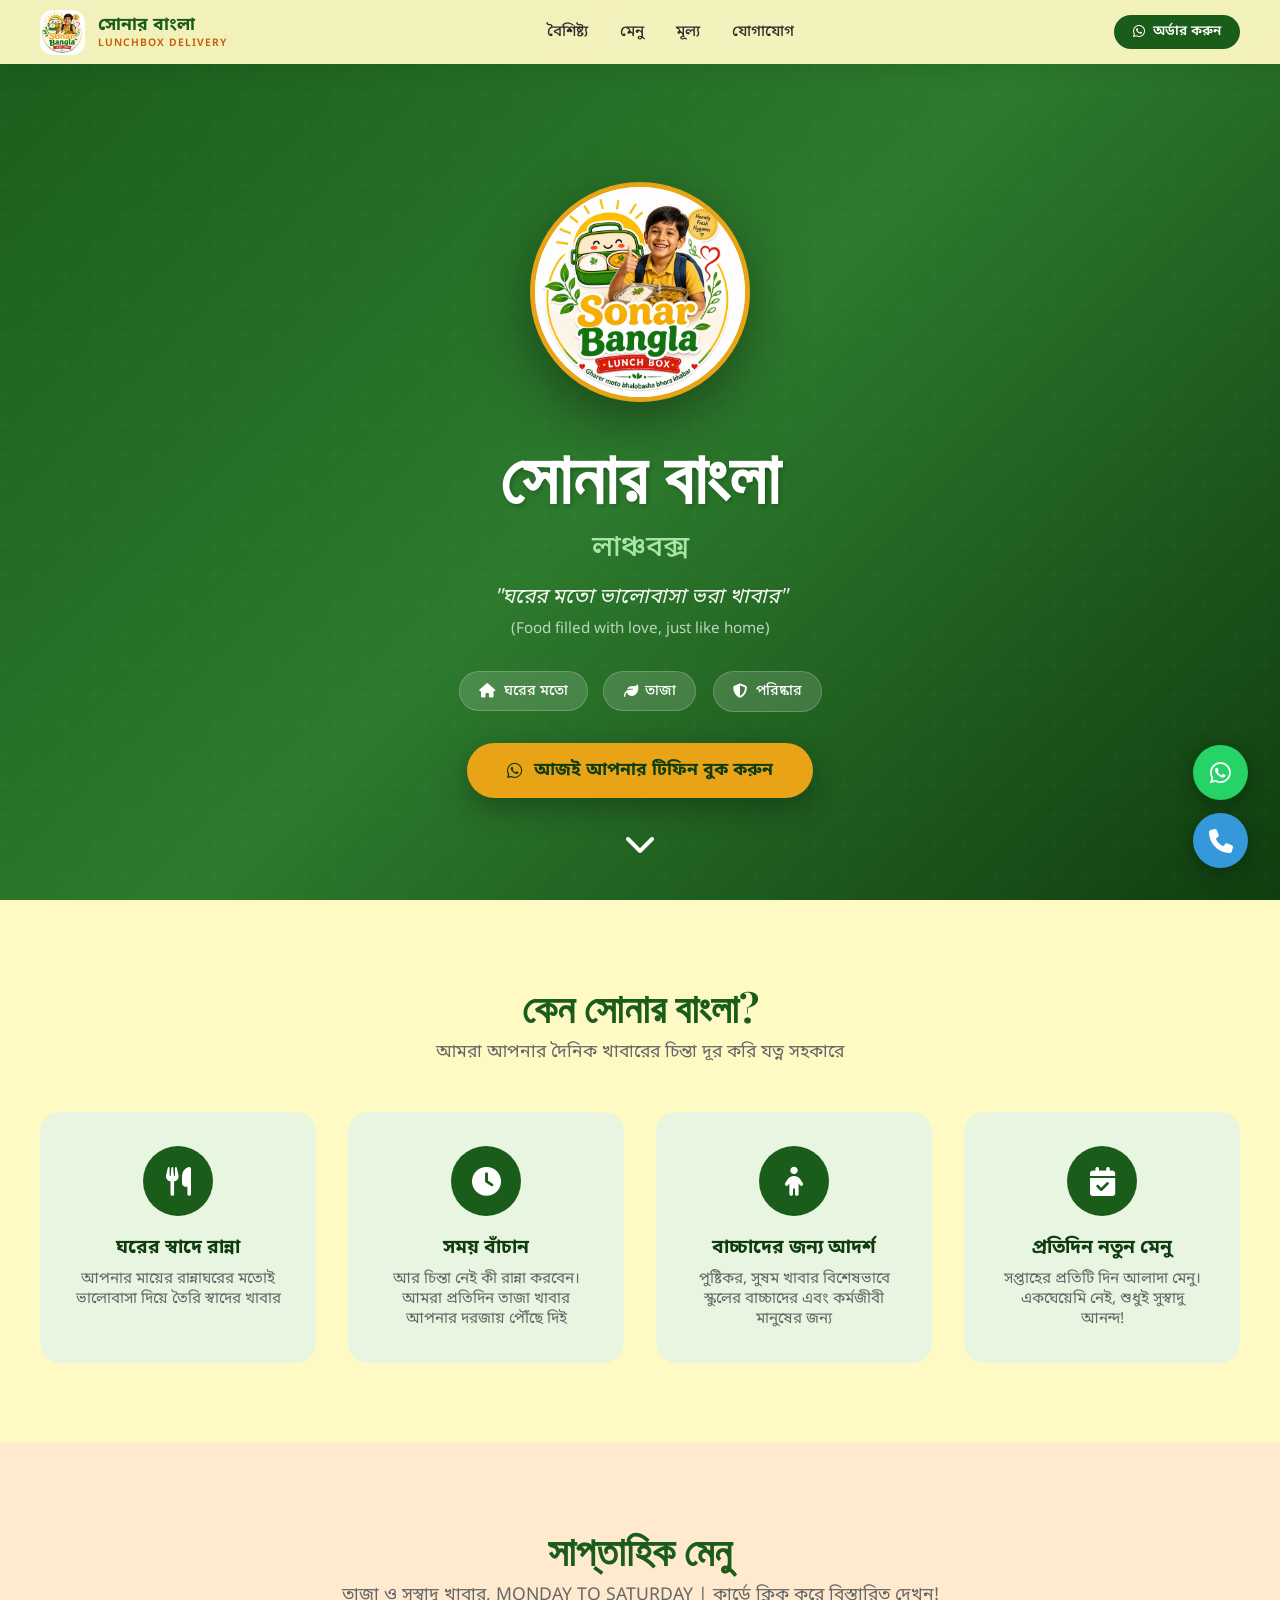
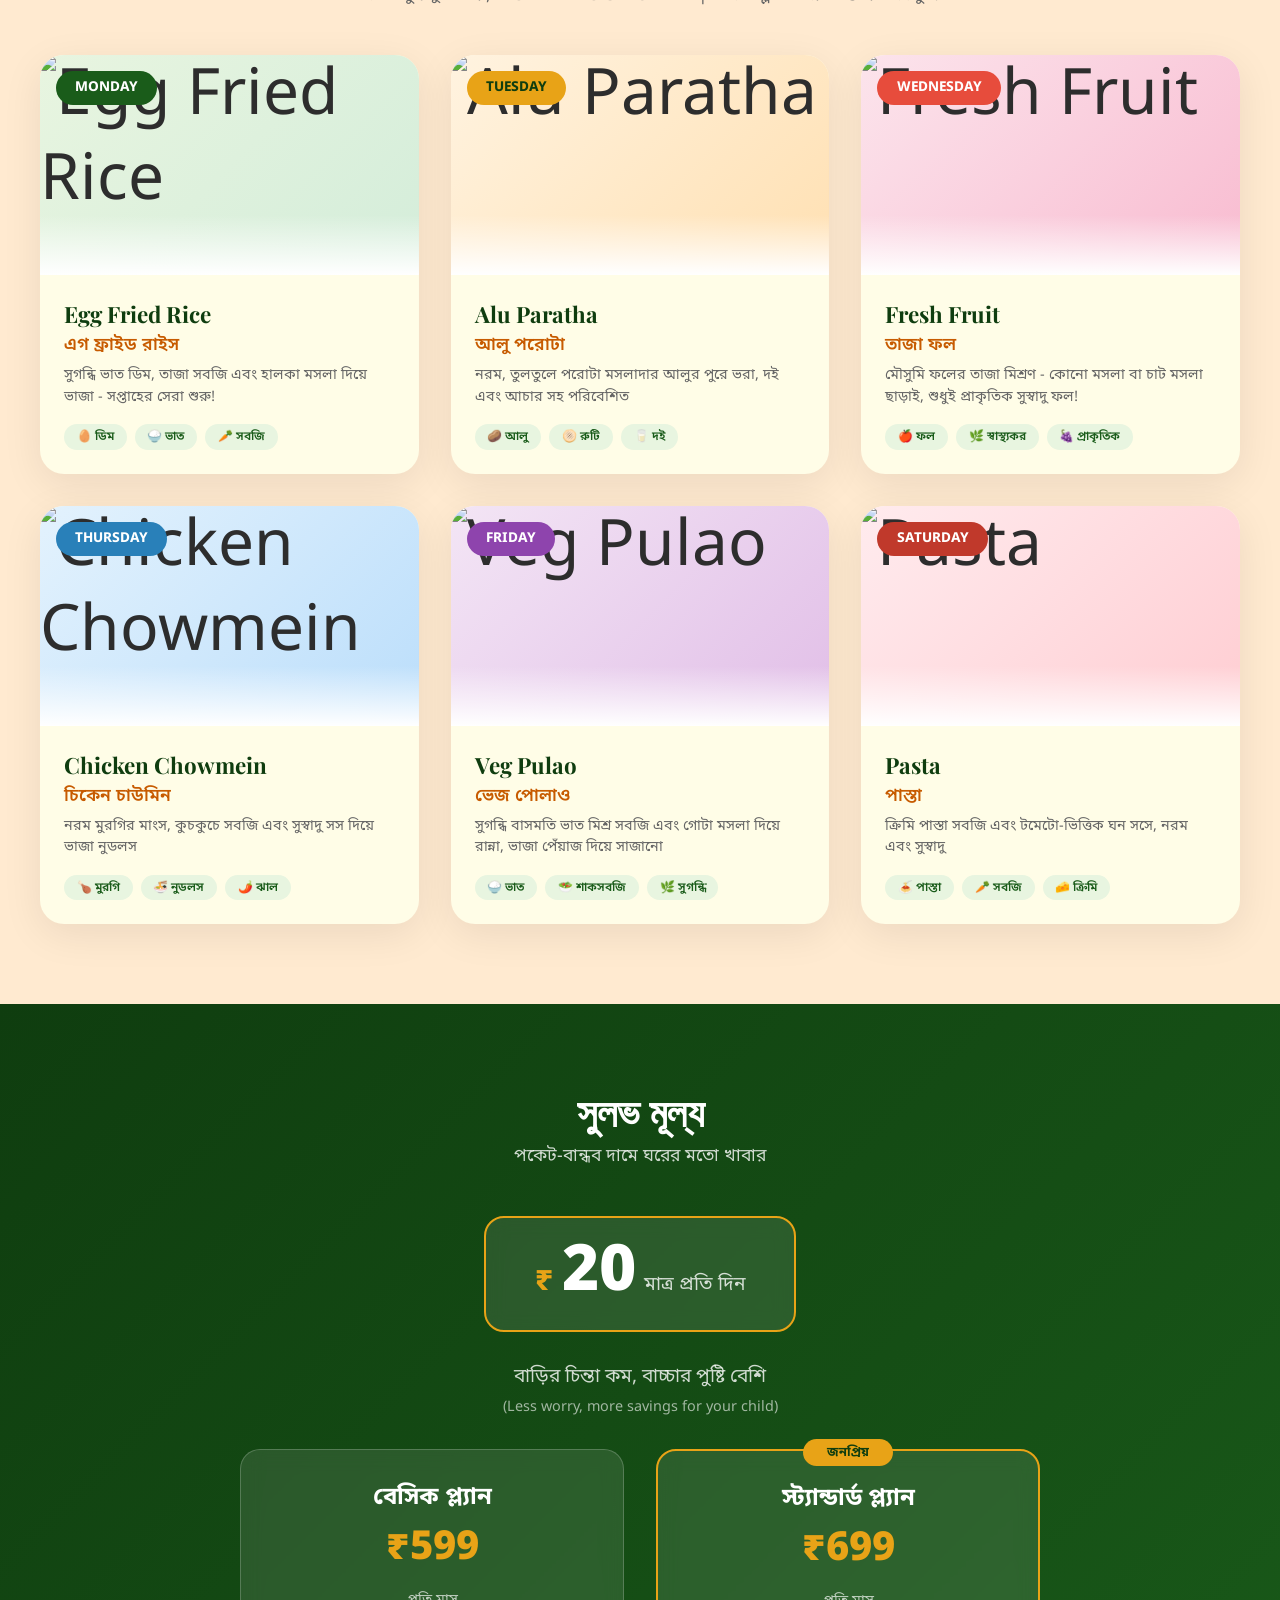
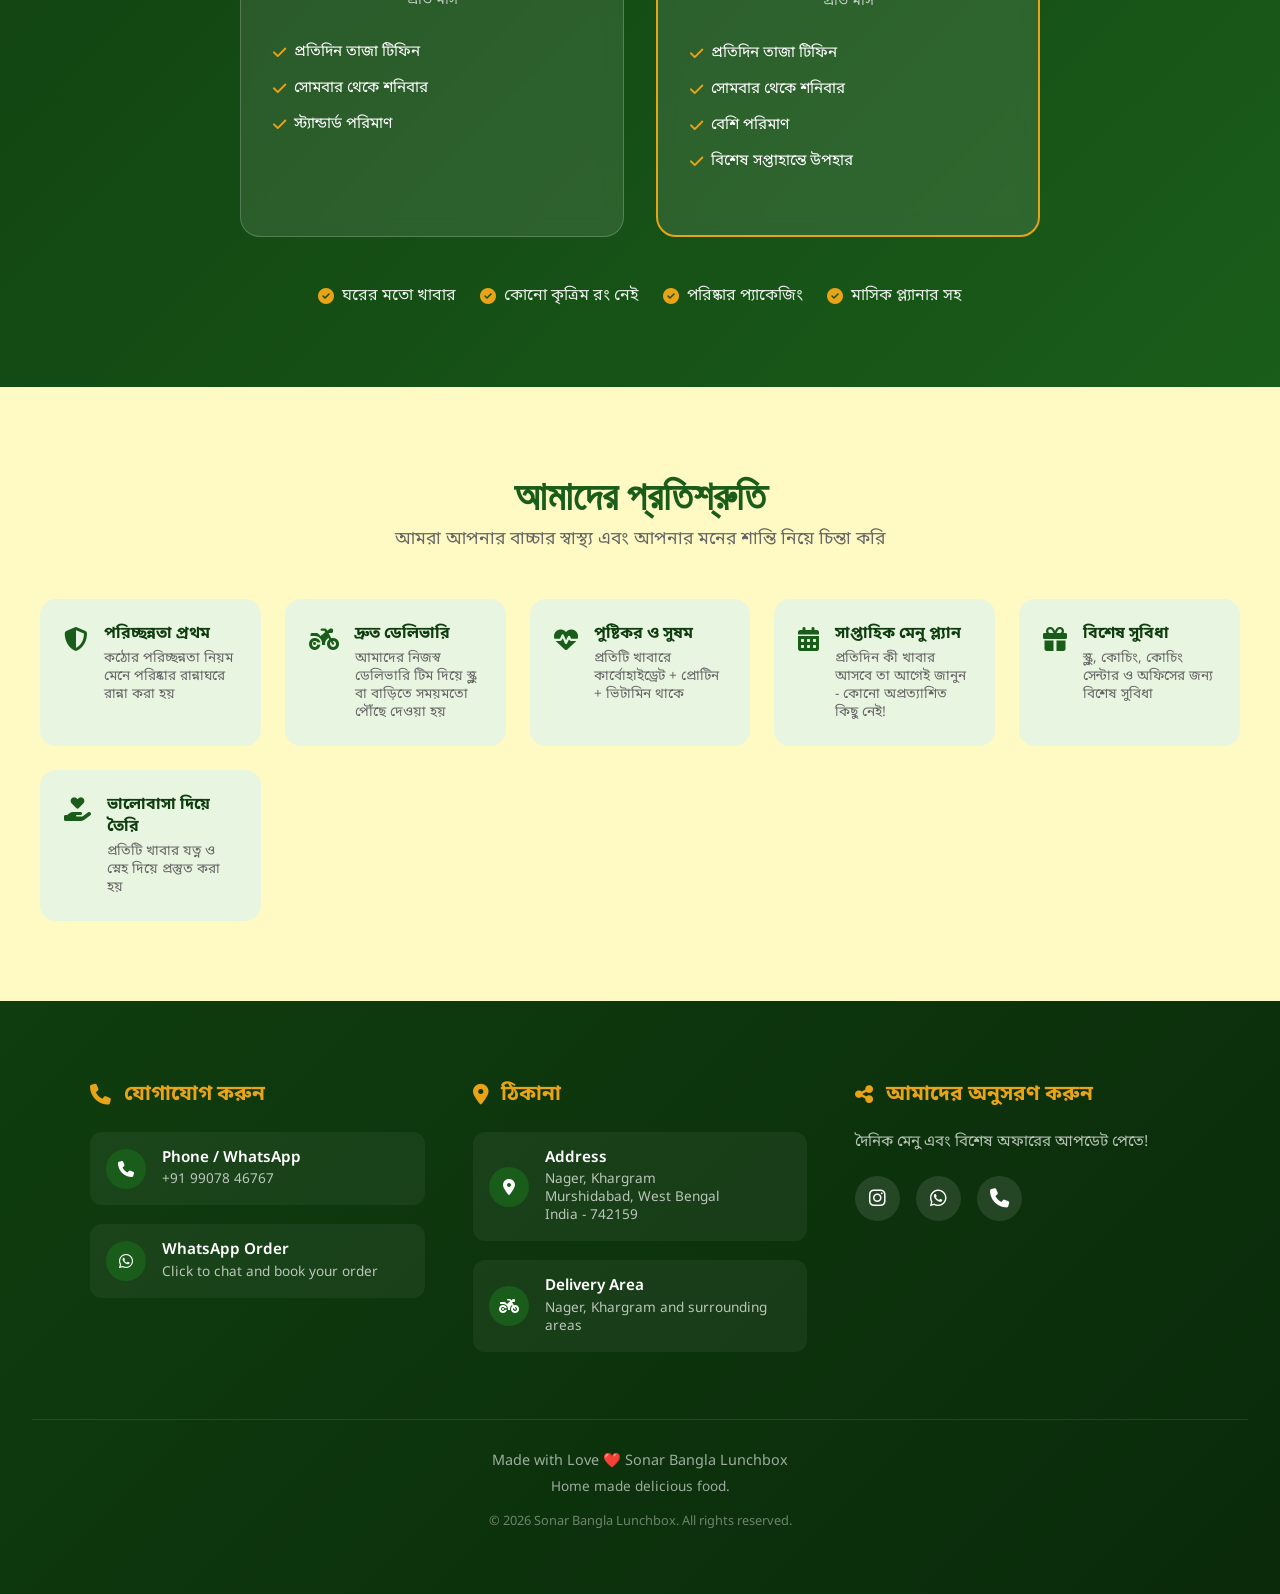
==== index.html @ a0ac5a42 "update website" ====
<!DOCTYPE html>
<html lang="bn">
<head>
    <meta charset="UTF-8">
    <meta name="viewport" content="width=device-width, initial-scale=1.0">
    <title>সোনার বাংলা লাঞ্চবক্স | হোম-স্টাইল টিফিন সার্ভিস</title>
    <link href="https://fonts.googleapis.com/css2?family=Noto+Sans+Bengali:wght@300;400;500;600;700;800&family=Poppins:wght@300;400;500;600;700;800&family=Playfair+Display:wght@700;800&display=swap" rel="stylesheet">
    <link rel="stylesheet" href="https://cdnjs.cloudflare.com/ajax/libs/font-awesome/6.4.0/css/all.min.css">
    <style>
        * { margin: 0; padding: 0; box-sizing: border-box; }
        :root {
            --primary: #1a5c1a; --primary-dark: #0f3d0f; --secondary: #c75b00;
            --accent: #e8a317; --cream: #fdf8f0; --light-green: #e8f5e0;
            --light-yellow: #fff9c4;
            --text: #2d2d2d; --text-light: #666;
        }
        body {
            font-family: 'Noto Sans Bengali', 'Poppins', sans-serif;
            background: var(--cream); color: var(--text); overflow-x: hidden;
        }
        .navbar {
            position: fixed; top: 0; left: 0; right: 0; z-index: 9999;
            background: rgba(255,249,196,0.95); backdrop-filter: blur(15px);
            box-shadow: 0 2px 20px rgba(0,0,0,0.1); padding: 0.6rem 2rem;
            transition: all 0.3s ease;
        }
        .navbar.scrolled { padding: 0.4rem 2rem; background: rgba(255,249,196,0.98); box-shadow: 0 4px 30px rgba(0,0,0,0.15); }
        .nav-container { max-width: 1200px; margin: 0 auto; display: flex; align-items: center; justify-content: space-between; }
        .nav-logo { display: flex; align-items: center; gap: 0.8rem; text-decoration: none; }
        .nav-logo-icon { width: 45px; height: 45px; background: linear-gradient(135deg, var(--primary), #2d7a2d); border-radius: 12px; display: flex; align-items: center; justify-content: center; color: white; font-size: 1.3rem; box-shadow: 0 4px 15px rgba(26,92,26,0.3); }
        .nav-logo-text { display: flex; flex-direction: column; }
        .nav-logo-text .brand-name { font-family: 'Noto Sans Bengali', sans-serif; font-size: 1.1rem; font-weight: 700; color: var(--primary); line-height: 1.2; }
        .nav-logo-text .brand-tag { font-size: 0.65rem; color: var(--secondary); font-weight: 600; letter-spacing: 1px; text-transform: uppercase; }
        .nav-links { display: flex; align-items: center; gap: 2rem; list-style: none; }
        .nav-links a { text-decoration: none; color: var(--text); font-weight: 500; font-size: 0.95rem; transition: color 0.3s ease; position: relative; font-family: 'Noto Sans Bengali', sans-serif; }
        .nav-links a::after { content: ''; position: absolute; bottom: -4px; left: 0; width: 0; height: 2px; background: var(--primary); transition: width 0.3s ease; }
        .nav-links a:hover { color: var(--primary); }
        .nav-links a:hover::after { width: 100%; }
        .nav-cta { display: flex; align-items: center; gap: 0.5rem; background: var(--primary); color: white; padding: 0.5rem 1.2rem; border-radius: 50px; text-decoration: none; font-weight: 600; font-size: 0.85rem; transition: all 0.3s ease; font-family: 'Noto Sans Bengali', sans-serif; }
        .nav-cta:hover { background: var(--primary-dark); transform: translateY(-2px); box-shadow: 0 5px 15px rgba(26,92,26,0.3); }
        .nav-toggle { display: none; background: none; border: none; font-size: 1.5rem; color: var(--primary); cursor: pointer; }
        @media (max-width: 768px) {
            .nav-links { display: none; position: absolute; top: 100%; left: 0; right: 0; background: var(--light-yellow); flex-direction: column; padding: 1.5rem; gap: 1.2rem; box-shadow: 0 10px 30px rgba(0,0,0,0.1); }
            .nav-links.active { display: flex; }
            .nav-toggle { display: block; }
            .nav-cta { display: none; }
        }
        .hero { min-height: 100vh; background: linear-gradient(135deg, var(--primary) 0%, #2d7a2d 50%, var(--primary-dark) 100%); position: relative; display: flex; align-items: center; justify-content: center; overflow: hidden; padding-top: 80px; }
        .hero::before { content: ''; position: absolute; top: 0; left: 0; right: 0; bottom: 0; background: url("data:image/svg+xml,%3Csvg width='60' height='60' viewBox='0 0 60 60' xmlns='http://www.w3.org/2000/svg'%3E%3Cg fill='none' fill-rule='evenodd'%3E%3Cg fill='%23ffffff' fill-opacity='0.03'%3E%3Cpath d='M36 34v-4h-2v4h-4v2h4v4h2v-4h4v-2h-4zm0-30V0h-2v4h-4v2h4v4h2V6h4V4h-4zM6 34v-4H4v4H0v2h4v4h2v-4h4v-2H6zM6 4V0H4v4H0v2h4v4h2V6h4V4H6z'/%3E%3C/g%3E%3C/g%3E%3C/svg%3E"); opacity: 0.5; }
        .hero-content { text-align: center; z-index: 2; padding: 2rem; max-width: 900px; }
        .hero-logo-main { width: 220px; height: 220px; margin: 0 auto 1.5rem; border-radius: 50%; overflow: hidden; border: 5px solid var(--accent); box-shadow: 0 20px 60px rgba(0,0,0,0.4); animation: float 3s ease-in-out infinite; background: var(--light-yellow); display: flex; align-items: center; justify-content: center; }
        .hero-logo-main img { width: 100%; height: 100%; object-fit: cover; }
        @keyframes float { 0%, 100% { transform: translateY(0); } 50% { transform: translateY(-15px); } }
        .hero h1 { font-family: 'Playfair Display', serif; font-size: clamp(2.5rem, 6vw, 4.5rem); color: white; margin-bottom: 0.5rem; text-shadow: 2px 2px 4px rgba(0,0,0,0.2); }
        .hero .subtitle { font-size: clamp(1.2rem, 3vw, 1.8rem); color: #a8e6a8; font-weight: 500; margin-bottom: 1rem; }
        .hero .tagline { font-size: 1.3rem; color: rgba(255,255,255,0.95); font-style: italic; margin-bottom: 0.5rem; font-family: 'Noto Sans Bengali', sans-serif; }
        .hero .tagline-en { font-size: 0.95rem; color: rgba(255,255,255,0.7); margin-bottom: 2rem; }
        .badges { display: flex; gap: 1rem; justify-content: center; flex-wrap: wrap; margin-bottom: 2rem; }
        .badge { background: rgba(255,255,255,0.15); backdrop-filter: blur(10px); border: 1px solid rgba(255,255,255,0.2); padding: 0.6rem 1.2rem; border-radius: 50px; color: white; font-size: 0.9rem; font-weight: 500; display: flex; align-items: center; gap: 0.5rem; }
        .cta-btn { display: inline-flex; align-items: center; gap: 0.8rem; background: var(--accent); color: var(--primary-dark); padding: 1rem 2.5rem; border-radius: 50px; font-size: 1.1rem; font-weight: 700; text-decoration: none; box-shadow: 0 10px 30px rgba(0,0,0,0.3); transition: all 0.3s ease; border: none; cursor: pointer; }
        .cta-btn:hover { transform: translateY(-3px); box-shadow: 0 15px 40px rgba(0,0,0,0.4); background: #ffd700; }
        .scroll-down { position: absolute; bottom: 2rem; left: 50%; transform: translateX(-50%); color: white; font-size: 2rem; animation: bounce 2s infinite; cursor: pointer; }
        @keyframes bounce { 0%, 20%, 50%, 80%, 100% { transform: translateX(-50%) translateY(0); } 40% { transform: translateX(-50%) translateY(-15px); } 60% { transform: translateX(-50%) translateY(-8px); } }
        .features { padding: 5rem 2rem; background: var(--light-yellow); }
        .container { max-width: 1200px; margin: 0 auto; }
        .section-title { text-align: center; margin-bottom: 3rem; }
        .section-title h2 { font-family: 'Playfair Display', serif; font-size: 2.5rem; color: var(--primary); margin-bottom: 0.5rem; }
        .section-title p { color: var(--text-light); font-size: 1.1rem; }
        .features-grid { display: grid; grid-template-columns: repeat(auto-fit, minmax(250px, 1fr)); gap: 2rem; }
        .feature-card { background: var(--light-green); padding: 2rem; border-radius: 20px; text-align: center; transition: all 0.3s ease; border: 2px solid transparent; }
        .feature-card:hover { transform: translateY(-5px); border-color: var(--primary); box-shadow: 0 15px 40px rgba(26,92,26,0.1); }
        .feature-icon { width: 70px; height: 70px; background: var(--primary); border-radius: 50%; display: flex; align-items: center; justify-content: center; margin: 0 auto 1.2rem; color: white; font-size: 1.8rem; }
        .feature-card h3 { font-size: 1.2rem; color: var(--primary-dark); margin-bottom: 0.5rem; }
        .feature-card p { color: var(--text-light); font-size: 0.95rem; }
        .menu-section { padding: 5rem 2rem; background: #ffead0; }
        .menu-grid { display: grid; grid-template-columns: repeat(auto-fit, minmax(300px, 1fr)); gap: 2rem; }
        .menu-card { background: #fffde7; border-radius: 24px; overflow: hidden; box-shadow: 0 10px 40px rgba(0,0,0,0.08); transition: all 0.4s ease; position: relative; cursor: pointer; }
        .menu-card:hover { transform: translateY(-8px); box-shadow: 0 20px 60px rgba(0,0,0,0.15); }
        .menu-card .click-hint { position: absolute; top: 50%; left: 50%; transform: translate(-50%, -50%); background: rgba(26,92,26,0.9); color: white; padding: 0.6rem 1.2rem; border-radius: 50px; font-size: 0.85rem; font-weight: 600; opacity: 0; transition: all 0.3s ease; z-index: 10; pointer-events: none; white-space: nowrap; }
        .menu-card:hover .click-hint { opacity: 1; }
        .menu-img { height: 220px; position: relative; background: linear-gradient(135deg, #f0f0f0, #e0e0e0); display: flex; align-items: center; justify-content: center; font-size: 4rem; overflow: hidden; }
        .menu-img img { width: 100%; height: 100%; object-fit: cover; position: absolute; top: 0; left: 0; z-index: 1; transition: transform 0.5s ease; }
        .menu-card:hover .menu-img img { transform: scale(1.1); }
        .menu-img::after { content: ''; position: absolute; bottom: 0; left: 0; right: 0; height: 60px; background: linear-gradient(to top, white, transparent); z-index: 2; }
        .day-badge { position: absolute; top: 1rem; left: 1rem; padding: 0.5rem 1.2rem; border-radius: 50px; font-weight: 700; font-size: 0.85rem; color: white; z-index: 3; }
        .mon { background: var(--primary); } .tue { background: var(--accent); color: var(--primary-dark); } .wed { background: #e74c3c; } .thu { background: #2980b9; } .fri { background: #8e44ad; } .sat { background: #c0392b; }
        .menu-info { padding: 1.5rem; }
        .menu-info h3 { font-size: 1.4rem; color: var(--primary-dark); margin-bottom: 0.3rem; font-family: 'Playfair Display', serif; }
        .menu-info .bengali-name { color: var(--secondary); font-size: 1.1rem; font-weight: 600; font-family: 'Noto Sans Bengali', sans-serif; }
        .menu-info .desc { color: var(--text-light); font-size: 0.9rem; margin-top: 0.5rem; line-height: 1.5; }
        .menu-tags { display: flex; gap: 0.5rem; margin-top: 1rem; flex-wrap: wrap; }
        .tag { padding: 0.3rem 0.8rem; background: var(--light-green); color: var(--primary); border-radius: 20px; font-size: 0.75rem; font-weight: 600; }
        .modal-overlay { position: fixed; top: 0; left: 0; right: 0; bottom: 0; background: rgba(0,0,0,0.7); backdrop-filter: blur(8px); z-index: 10000; display: none; align-items: center; justify-content: center; padding: 1rem; opacity: 0; transition: opacity 0.3s ease; }
        .modal-overlay.active { display: flex; opacity: 1; }
        .modal-content { background: var(--light-yellow); border-radius: 24px; max-width: 600px; width: 100%; max-height: 90vh; overflow-y: auto; position: relative; transform: scale(0.9) translateY(20px); transition: transform 0.3s ease; box-shadow: 0 30px 80px rgba(0,0,0,0.4); }
        .modal-overlay.active .modal-content { transform: scale(1) translateY(0); }
        .modal-header { position: relative; height: 220px; overflow: hidden; border-radius: 24px 24px 0 0; }
        .modal-header img { width: 100%; height: 100%; object-fit: cover; }
        .modal-header::after { content: ''; position: absolute; bottom: 0; left: 0; right: 0; height: 100px; background: linear-gradient(to top, white, transparent); }
        .modal-close { position: absolute; top: 1rem; right: 1rem; width: 40px; height: 40px; background: rgba(255,249,196,0.9); border: none; border-radius: 50%; font-size: 1.2rem; color: var(--primary-dark); cursor: pointer; z-index: 10; display: flex; align-items: center; justify-content: center; transition: all 0.3s ease; }
        .modal-close:hover { background: var(--light-yellow); transform: rotate(90deg); }
        .modal-body { padding: 0 2rem 2rem; margin-top: -30px; position: relative; z-index: 2; }
        .modal-title { font-family: 'Playfair Display', serif; font-size: 1.8rem; color: var(--primary-dark); margin-bottom: 0.2rem; }
        .modal-bengali { color: var(--secondary); font-size: 1.2rem; font-weight: 600; font-family: 'Noto Sans Bengali', sans-serif; margin-bottom: 1rem; }
        .modal-section { margin-bottom: 1.5rem; }
        .modal-section-title { font-size: 1rem; font-weight: 700; color: var(--primary); margin-bottom: 0.8rem; display: flex; align-items: center; gap: 0.5rem; }
        .ingredients-list { display: grid; grid-template-columns: repeat(auto-fit, minmax(240px, 1fr)); gap: 0.8rem; }
        .ingredient-item { display: flex; align-items: center; gap: 0.8rem; padding: 0.6rem 1rem; background: var(--light-green); border-radius: 12px; font-size: 0.9rem; color: var(--text); box-shadow: 0 2px 8px rgba(0,0,0,0.05); transition: transform 0.2s ease; }
        .ingredient-item:hover { transform: translateX(5px); background: #dff0d8; }
        .ingredient-img { width: 35px; height: 35px; object-fit: contain; border-radius: 6px; background: white; padding: 2px; flex-shrink: 0; }
        .nutrition-box { background: linear-gradient(135deg, var(--primary), var(--primary-dark)); color: white; padding: 1rem 1.5rem; border-radius: 16px; font-size: 0.95rem; }
        .info-row { display: flex; align-items: center; gap: 0.8rem; padding: 0.6rem 0; border-bottom: 1px solid #eee; font-size: 0.95rem; }
        .info-row:last-child { border-bottom: none; }
        .info-row i { color: var(--accent); font-size: 1.1rem; width: 24px; }
        .special-note { background: linear-gradient(135deg, #fff8e1, #ffecb3); border-left: 4px solid var(--accent); padding: 1rem 1.2rem; border-radius: 0 12px 12px 0; font-size: 0.95rem; color: var(--text); line-height: 1.6; }
        .modal-cta { display: flex; gap: 1rem; margin-top: 1.5rem; }
        .modal-cta a { flex: 1; display: flex; align-items: center; justify-content: center; gap: 0.5rem; padding: 0.9rem; border-radius: 12px; text-decoration: none; font-weight: 600; font-size: 0.95rem; transition: all 0.3s ease; }
        .modal-cta .btn-whatsapp { background: #25D366; color: white; }
        .modal-cta .btn-whatsapp:hover { background: #1da851; transform: translateY(-2px); }
        .modal-cta .btn-call { background: var(--primary); color: white; }
        .modal-cta .btn-call:hover { background: var(--primary-dark); transform: translateY(-2px); }
        .pricing-section { padding: 5rem 2rem; background: linear-gradient(135deg, var(--primary-dark), var(--primary)); color: white; text-align: center; }
        .pricing-section .section-title h2 { color: white; }
        .pricing-section .section-title p { color: rgba(255,255,255,0.8); }
        .price-highlight { display: inline-flex; align-items: baseline; gap: 0.5rem; background: rgba(255,255,255,0.1); backdrop-filter: blur(10px); padding: 1.5rem 3rem; border-radius: 20px; border: 2px solid var(--accent); margin-bottom: 2rem; }
        .price-highlight .currency { font-size: 2rem; font-weight: 700; color: var(--accent); }
        .price-highlight .amount { font-size: 4rem; font-weight: 800; color: white; line-height: 1; }
        .price-highlight .period { font-size: 1.2rem; color: rgba(255,255,255,0.8); }
        .plans-grid { display: grid; grid-template-columns: repeat(auto-fit, minmax(280px, 1fr)); gap: 2rem; max-width: 800px; margin: 2rem auto 0; }
        .plan-card { background: rgba(255,255,255,0.1); backdrop-filter: blur(10px); border: 1px solid rgba(255,255,255,0.2); border-radius: 20px; padding: 2rem; transition: all 0.3s ease; cursor: pointer; }
        .plan-card:hover { background: rgba(255,255,255,0.2); transform: translateY(-5px); }
        .plan-card.featured { border: 2px solid var(--accent); position: relative; }
        .plan-card.featured::before { content: 'জনপ্রিয়'; position: absolute; top: -12px; left: 50%; transform: translateX(-50%); background: var(--accent); color: var(--primary-dark); padding: 0.3rem 1.5rem; border-radius: 20px; font-size: 0.8rem; font-weight: 700; font-family: 'Noto Sans Bengali', sans-serif; }
        .plan-card h3 { font-size: 1.5rem; margin-bottom: 0.5rem; }
        .plan-card .plan-price { font-size: 2.5rem; font-weight: 800; color: var(--accent); margin-bottom: 1rem; }
        .plan-card ul { list-style: none; text-align: left; margin: 1.5rem 0; }
        .plan-card ul li { padding: 0.5rem 0; display: flex; align-items: center; gap: 0.5rem; font-size: 0.95rem; }
        .plan-card ul li i { color: var(--accent); }
        .why-us { padding: 5rem 2rem; background: var(--light-yellow); }
        .benefits-grid { display: grid; grid-template-columns: repeat(auto-fit, minmax(200px, 1fr)); gap: 1.5rem; margin-top: 2rem; }
        .benefit-item { display: flex; align-items: flex-start; gap: 1rem; padding: 1.5rem; background: var(--light-green); border-radius: 16px; }
        .benefit-item i { font-size: 1.5rem; color: var(--primary); margin-top: 0.2rem; }
        .benefit-item h4 { font-size: 1rem; color: var(--primary-dark); margin-bottom: 0.3rem; }
        .benefit-item p { font-size: 0.85rem; color: var(--text-light); }
        .contact-section { padding: 5rem 2rem 2rem; background: linear-gradient(135deg, var(--primary-dark), #0a2a0a); color: white; }
        .contact-grid { display: grid; grid-template-columns: repeat(auto-fit, minmax(280px, 1fr)); gap: 3rem; max-width: 1100px; margin: 0 auto; }
        .contact-block h3 { font-size: 1.3rem; margin-bottom: 1.5rem; color: var(--accent); display: flex; align-items: center; gap: 0.8rem; }
        .contact-item { display: flex; align-items: center; gap: 1rem; margin-bottom: 1.2rem; padding: 1rem; background: rgba(255,255,255,0.05); border-radius: 12px; transition: all 0.3s ease; text-decoration: none; color: white; }
        .contact-item:hover { background: rgba(255,255,255,0.1); transform: translateX(5px); }
        .contact-item i { width: 40px; height: 40px; background: var(--primary); border-radius: 50%; display: flex; align-items: center; justify-content: center; font-size: 1rem; flex-shrink: 0; }
        .contact-item .info h4 { font-size: 0.95rem; font-weight: 600; margin-bottom: 0.2rem; }
        .contact-item .info p { font-size: 0.85rem; color: rgba(255,255,255,0.7); }
        .social-links { display: flex; gap: 1rem; margin-top: 1.5rem; }
        .social-links a { width: 45px; height: 45px; background: rgba(255,255,255,0.1); border-radius: 50%; display: flex; align-items: center; justify-content: center; color: white; font-size: 1.2rem; transition: all 0.3s ease; text-decoration: none; }
        .social-links a:hover { background: var(--accent); color: var(--primary-dark); transform: translateY(-3px); }
        .footer-bottom { text-align: center; padding: 2rem; margin-top: 3rem; border-top: 1px solid rgba(255,255,255,0.1); color: rgba(255,255,255,0.6); font-size: 0.9rem; }
        .footer-bottom .heart { color: #e74c3c; animation: heartbeat 1.5s ease-in-out infinite; }
        @keyframes heartbeat { 0%, 100% { transform: scale(1); } 50% { transform: scale(1.2); } }
        .floating-cta { position: fixed; bottom: 2rem; right: 2rem; z-index: 1000; display: flex; flex-direction: column; gap: 0.8rem; }
        .float-btn { width: 55px; height: 55px; border-radius: 50%; display: flex; align-items: center; justify-content: center; color: white; font-size: 1.5rem; box-shadow: 0 5px 20px rgba(0,0,0,0.3); transition: all 0.3s ease; text-decoration: none; border: none; cursor: pointer; }
        .float-btn.whatsapp { background: #25D366; } .float-btn.call { background: #3498db; }
        .float-btn:hover { transform: scale(1.1) rotate(5deg); }
        @media (max-width: 768px) {
            .hero h1 { font-size: 2.2rem; } .hero-logo-main { width: 160px; height: 160px; } .price-highlight .amount { font-size: 3rem; }
            .floating-cta { bottom: 1rem; right: 1rem; } .float-btn { width: 50px; height: 50px; font-size: 1.3rem; }
            .modal-content { margin: 0.5rem; } .modal-body { padding: 0 1.2rem 1.5rem; } .ingredients-list { grid-template-columns: 1fr; } .modal-cta { flex-direction: column; }
        }
        .fade-in { opacity: 0; transform: translateY(30px); transition: all 0.6s ease; }
        .fade-in.visible { opacity: 1; transform: translateY(0); }
        body.modal-open { overflow: hidden; }

        /* Order Modal Specific Styles */
        .order-modal-content { max-width: 400px !important; }
        .order-modal-body { text-align: center; padding: 2rem !important; margin-top: 0 !important; }
        .order-modal-title { margin-bottom: 0.5rem; font-family: 'Playfair Display', serif; color: var(--primary-dark); }
        .order-modal-plan { font-size: 1.2rem; color: var(--secondary); font-weight: 600; margin-bottom: 1.5rem; }
        .btn-order-whatsapp { background: #25D366; color: white; display: flex; align-items: center; justify-content: center; gap: 0.8rem; padding: 1.2rem; border-radius: 12px; text-decoration: none; font-weight: 700; transition: all 0.3s ease; margin-bottom: 1rem; }
        .btn-order-whatsapp:hover { background: #1da851; transform: translateY(-3px); box-shadow: 0 5px 15px rgba(37,211,102,0.3); }
        .btn-order-call { background: var(--primary); color: white; display: flex; align-items: center; justify-content: center; gap: 0.8rem; padding: 1.2rem; border-radius: 12px; text-decoration: none; font-weight: 700; transition: all 0.3s ease; }
        .btn-order-call:hover { background: var(--primary-dark); transform: translateY(-3px); box-shadow: 0 5px 15px rgba(26,92,26,0.3); }
    
    </style>
<base target="_blank">
<base target="_blank">
</head>
<body>
    <nav class="navbar" id="navbar">
        <div class="nav-container">
            <a href="#" class="nav-logo">
                <div class="nav-logo-icon" style="padding: 0; overflow: hidden; background: transparent; box-shadow: none;">
                    <img src="Sonar Bangla Lunchbox1.jpeg" alt="Sonar Bangla Logo" style="width: 100%; height: 100%; object-fit: cover; border-radius: 12px;">
                </div>
                <div class="nav-logo-text">
                    <span class="brand-name">সোনার বাংলা</span>
                    <span class="brand-tag">Lunchbox Delivery</span>
                </div>
            </a>
            <ul class="nav-links" id="navLinks">
                <li><a href="#features">বৈশিষ্ট্য</a></li>
                <li><a href="#menu">মেনু</a></li>
                <li><a href="#pricing">মূল্য</a></li>
                <li><a href="#contact">যোগাযোগ</a></li>
            </ul>
            <a href="https://wa.me/919907846767" class="nav-cta" target="_blank"><i class="fab fa-whatsapp"></i> অর্ডার করুন</a>
            <button class="nav-toggle" id="navToggle"><i class="fas fa-bars"></i></button>
        </div>
    </nav>
    <section class="hero">
        <div class="hero-content">
            <div class="hero-logo-main"><img src="Sonar Bangla Lunchbox1.jpeg" alt="Sonar Bangla Lunchbox Logo"></div>
            <h1>সোনার বাংলা</h1>
            <p class="subtitle">লাঞ্চবক্স</p>
            <p class="tagline">"ঘরের মতো ভালোবাসা ভরা খাবার"</p>
            <p class="tagline-en">(Food filled with love, just like home)</p>
            <div class="badges">
                <div class="badge"><i class="fas fa-home"></i> ঘরের মতো</div>
                <div class="badge"><i class="fas fa-leaf"></i> তাজা</div>
                <div class="badge"><i class="fas fa-shield-halved"></i> পরিষ্কার</div>
            </div>
            <a href="https://wa.me/919907846767" class="cta-btn" target="_blank"><i class="fab fa-whatsapp"></i> আজই আপনার টিফিন বুক করুন</a>
        </div>
        <div class="scroll-down" onclick="document.getElementById('features').scrollIntoView({behavior:'smooth'})"><i class="fas fa-chevron-down"></i></div>
    </section>
    <section class="features" id="features">
        <div class="container">
            <div class="section-title fade-in"><h2>কেন সোনার বাংলা?</h2><p>আমরা আপনার দৈনিক খাবারের চিন্তা দূর করি যত্ন সহকারে</p></div>
            <div class="features-grid">
                <div class="feature-card fade-in"><div class="feature-icon"><i class="fas fa-utensils"></i></div><h3>ঘরের স্বাদে রান্না</h3><p>আপনার মায়ের রান্নাঘরের মতোই ভালোবাসা দিয়ে তৈরি স্বাদের খাবার</p></div>
                <div class="feature-card fade-in"><div class="feature-icon"><i class="fas fa-clock"></i></div><h3>সময় বাঁচান</h3><p>আর চিন্তা নেই কী রান্না করবেন। আমরা প্রতিদিন তাজা খাবার আপনার দরজায় পৌঁছে দিই</p></div>
                <div class="feature-card fade-in"><div class="feature-icon"><i class="fas fa-child"></i></div><h3>বাচ্চাদের জন্য আদর্শ</h3><p>পুষ্টিকর, সুষম খাবার বিশেষভাবে স্কুলের বাচ্চাদের এবং কর্মজীবী মানুষের জন্য</p></div>
                <div class="feature-card fade-in"><div class="feature-icon"><i class="fas fa-calendar-check"></i></div><h3>প্রতিদিন নতুন মেনু</h3><p>সপ্তাহের প্রতিটি দিন আলাদা মেনু। একঘেয়েমি নেই, শুধুই সুস্বাদু আনন্দ!</p></div>
            </div>
        </div>
    </section>
    <section class="menu-section" id="menu">
        <div class="container">
            <div class="section-title fade-in"><h2>সাপ্তাহিক মেনু</h2><p>তাজা ও সুস্বাদু খাবার, MONDAY TO SATURDAY | কার্ডে ক্লিক করে বিস্তারিত দেখুন!</p></div>
            <div class="menu-grid">
                <div class="menu-card fade-in" onclick="openModal('monday')">
                    <div class="click-hint"><i class="fas fa-hand-pointer"></i> বিস্তারিত দেখুন</div>
                    <div class="menu-img" style="background: linear-gradient(135deg, #e8f5e0, #d4edda);">
                        <img src="https://kimi-web-img.moonshot.cn/img/www.indianhealthyrecipes.com/ddba47b59e62c39fce46f79b90b19645853c797b.jpg" alt="Egg Fried Rice">
                        <div class="day-badge mon">MONDAY</div>
                    </div>
                    <div class="menu-info">
                        <h3>Egg Fried Rice</h3><p class="bengali-name">এগ ফ্রাইড রাইস</p>
                        <p class="desc">সুগন্ধি ভাত ডিম, তাজা সবজি এবং হালকা মসলা দিয়ে ভাজা - সপ্তাহের সেরা শুরু!</p>
                        <div class="menu-tags"><span class="tag">🥚 ডিম</span><span class="tag">🍚 ভাত</span><span class="tag">🥕 সবজি</span></div>
                    </div>
                </div>
                <div class="menu-card fade-in" onclick="openModal('tuesday')">
                    <div class="click-hint"><i class="fas fa-hand-pointer"></i> বিস্তারিত দেখুন</div>
                    <div class="menu-img" style="background: linear-gradient(135deg, #fff3e0, #ffe0b2);">
                        <img src="https://kimi-web-img.moonshot.cn/img/www.indianhealthyrecipes.com/e4f3182e0199ff824e20f1821f3a3e43be7cb2b6.jpg" alt="Alu Paratha">
                        <div class="day-badge tue">TUESDAY</div>
                    </div>
                    <div class="menu-info">
                        <h3>Alu Paratha</h3><p class="bengali-name">আলু পরোটা</p>
                        <p class="desc">নরম, তুলতুলে পরোটা মসলাদার আলুর পুরে ভরা, দই এবং আচার সহ পরিবেশিত</p>
                        <div class="menu-tags"><span class="tag">🥔 আলু</span><span class="tag">🫓 রুটি</span><span class="tag">🥛 দই</span></div>
                    </div>
                </div>
                <div class="menu-card fade-in" onclick="openModal('wednesday')">
                    <div class="click-hint"><i class="fas fa-hand-pointer"></i> বিস্তারিত দেখুন</div>
                    <div class="menu-img" style="background: linear-gradient(135deg, #fce4ec, #f8bbd0);">
                        <img src="https://kimi-web-img.moonshot.cn/img/foodtrails25.com/8d9935d449c4086ad5ba40ab84f9e5157cc76ab6.jpg" alt="Fresh Fruit">
                        <div class="day-badge wed">WEDNESDAY</div>
                    </div>
                    <div class="menu-info">
                        <h3>Fresh Fruit</h3><p class="bengali-name">তাজা ফল</p>
                        <p class="desc">মৌসুমি ফলের তাজা মিশ্রণ - কোনো মসলা বা চাট মসলা ছাড়াই, শুধুই প্রাকৃতিক সুস্বাদু ফল!</p>
                        <div class="menu-tags"><span class="tag">🍎 ফল</span><span class="tag">🌿 স্বাস্থ্যকর</span><span class="tag">🍇 প্রাকৃতিক</span></div>
                    </div>
                </div>
                <div class="menu-card fade-in" onclick="openModal('thursday')">
                    <div class="click-hint"><i class="fas fa-hand-pointer"></i> বিস্তারিত দেখুন</div>
                    <div class="menu-img" style="background: linear-gradient(135deg, #e3f2fd, #bbdefb);">
                        <img src="https://kimi-web-img.moonshot.cn/img/myfoodstory.com/bfc707fad2b788e4ed7ad4d0138dd6c77aefe669.jpg" alt="Chicken Chowmein">
                        <div class="day-badge thu">THURSDAY</div>
                    </div>
                    <div class="menu-info">
                        <h3>Chicken Chowmein</h3><p class="bengali-name">চিকেন চাউমিন</p>
                        <p class="desc">নরম মুরগির মাংস, কুচকুচে সবজি এবং সুস্বাদু সস দিয়ে ভাজা নুডলস</p>
                        <div class="menu-tags"><span class="tag">🍗 মুরগি</span><span class="tag">🍜 নুডলস</span><span class="tag">🌶️ ঝাল</span></div>
                    </div>
                </div>
                <div class="menu-card fade-in" onclick="openModal('friday')">
                    <div class="click-hint"><i class="fas fa-hand-pointer"></i> বিস্তারিত দেখুন</div>
                    <div class="menu-img" style="background: linear-gradient(135deg, #f3e5f5, #e1bee7);">
                        <img src="https://kimi-web-img.moonshot.cn/img/www.tomatoblues.com/4b8b471efa5c3a9a01298d456719d655a09a57e6.jpg" alt="Veg Pulao">
                        <div class="day-badge fri">FRIDAY</div>
                    </div>
                    <div class="menu-info">
                        <h3>Veg Pulao</h3><p class="bengali-name">ভেজ পোলাও</p>
                        <p class="desc">সুগন্ধি বাসমতি ভাত মিশ্র সবজি এবং গোটা মসলা দিয়ে রান্না, ভাজা পেঁয়াজ দিয়ে সাজানো</p>
                        <div class="menu-tags"><span class="tag">🍚 ভাত</span><span class="tag">🥗 শাকসবজি</span><span class="tag">🌿 সুগন্ধি</span></div>
                    </div>
                </div>
                <div class="menu-card fade-in" onclick="openModal('saturday')">
                    <div class="click-hint"><i class="fas fa-hand-pointer"></i> বিস্তারিত দেখুন</div>
                    <div class="menu-img" style="background: linear-gradient(135deg, #ffebee, #ffcdd2);">
                        <img src="https://kimi-web-img.moonshot.cn/img/www.yellowblissroad.com/635fdee15849fece18cbcedab86df4ea2312c96d.jpg" alt="Pasta">
                        <div class="day-badge sat">SATURDAY</div>
                    </div>
                    <div class="menu-info">
                        <h3>Pasta</h3><p class="bengali-name">পাস্তা</p>
                        <p class="desc">ক্রিমি পাস্তা সবজি এবং টমেটো-ভিত্তিক ঘন সসে, নরম এবং সুস্বাদু</p>
                        <div class="menu-tags"><span class="tag">🍝 পাস্তা</span><span class="tag">🥕 সবজি</span><span class="tag">🧀 ক্রিমি</span></div>
                    </div>
                </div>
            </div>
        </div>
    </section>
    <div class="modal-overlay" id="foodModal" onclick="closeModal(event)">
        <div class="modal-content" onclick="event.stopPropagation()">
            <div class="modal-header"><img id="modalImg" src="" alt=""><button class="modal-close" onclick="closeModal()">&times;</button></div>
            <div class="modal-body">
                <h2 class="modal-title" id="modalTitle"></h2>
                <p class="modal-bengali" id="modalBengali"></p>
                <div class="modal-section"><div class="modal-section-title"><i class="fas fa-list-check"></i> উপকরণ (Ingredients)</div><div class="ingredients-list" id="modalIngredients"></div></div>
                <div class="modal-section"><div class="modal-section-title"><i class="fas fa-chart-pie"></i> পুষ্টি তথ্য (Nutrition)</div><div class="nutrition-box" id="modalNutrition"></div></div>
                <div class="modal-section"><div class="modal-section-title"><i class="fas fa-circle-info"></i> তথ্য (Details)</div><div class="info-row" id="modalPrepTime"></div><div class="info-row" id="modalServing"></div></div>
                <div class="modal-section"><div class="special-note" id="modalSpecial"></div></div>
                <div class="modal-cta">
                    <a href="https://wa.me/919907846767" class="btn-whatsapp" target="_blank"><i class="fab fa-whatsapp"></i> WhatsApp-এ অর্ডার করুন</a>
                    <a href="tel:+919907846767" class="btn-call"><i class="fas fa-phone"></i> কল করুন</a>
                </div>
            </div>
        </div>
    </div>

    <!-- Order Options Modal -->
    <div class="modal-overlay" id="orderModal" onclick="closeOrderModal(event)">
        <div class="modal-content order-modal-content" onclick="event.stopPropagation()">
            <div class="modal-body order-modal-body">
                <button class="modal-close" onclick="closeOrderModal()">&times;</button>
                <h2 class="order-modal-title">অর্ডার করুন</h2>
                <p class="order-modal-plan" id="orderModalPlanName"></p>
                <div style="margin-top: 2rem;">
                    <a href="https://wa.me/919907846767" id="orderWhatsappBtn" class="btn-order-whatsapp" target="_blank" onclick="event.stopPropagation()">
                        <i class="fab fa-whatsapp"></i> WhatsApp-এ অর্ডার করুন
                    </a>
                    <a href="tel:+919907846767" class="btn-order-call">
                        <i class="fas fa-phone"></i> কল করুন
                    </a>
                </div>
                <p style="margin-top: 1.5rem; font-size: 0.85rem; color: var(--text-light);">
                    যেকোনো একটি অপশন বেছে নিন
                </p>
            </div>
        </div>
    </div>

    <section class="pricing-section" id="pricing">
        <div class="container">
            <div class="section-title fade-in"><h2>সুলভ মূল্য</h2><p>পকেট-বান্ধব দামে ঘরের মতো খাবার</p></div>
            <div class="price-highlight fade-in">
                <span class="currency">₹</span><span class="amount">20</span><span class="period">মাত্র প্রতি দিন</span>
            </div>
            <p style="color: rgba(255,255,255,0.8); margin-bottom: 0.5rem; font-size: 1.2rem; font-family: 'Noto Sans Bengali', sans-serif;">বাড়ির চিন্তা কম, বাচ্চার পুষ্টি বেশি</p>
            <p style="color: rgba(255,255,255,0.6); font-size: 0.9rem; margin-bottom: 2rem;">(Less worry, more savings for your child)</p>
            <div class="plans-grid">
                <div class="plan-card fade-in" onclick="openOrderModal('বেসিক প্ল্যান')">
                    <h3>বেসিক প্ল্যান</h3><div class="plan-price">₹599</div><p style="color: rgba(255,255,255,0.7); font-size: 0.9rem;">প্রতি মাস</p>
                    <ul><li><i class="fas fa-check"></i> প্রতিদিন তাজা টিফিন</li><li><i class="fas fa-check"></i> সোমবার থেকে শনিবার</li><li><i class="fas fa-check"></i> স্ট্যান্ডার্ড পরিমাণ</li></ul>
                </div>
                <div class="plan-card featured fade-in" onclick="openOrderModal('স্ট্যান্ডার্ড প্ল্যান')">
                    <h3>স্ট্যান্ডার্ড প্ল্যান</h3><div class="plan-price">₹699</div><p style="color: rgba(255,255,255,0.7); font-size: 0.9rem;">প্রতি মাস</p>
                    <ul><li><i class="fas fa-check"></i> প্রতিদিন তাজা টিফিন</li><li><i class="fas fa-check"></i> সোমবার থেকে শনিবার</li><li><i class="fas fa-check"></i> বেশি পরিমাণ</li><li><i class="fas fa-check"></i> বিশেষ সপ্তাহান্তে উপহার</li></ul>
                </div>
            </div>
            <div style="margin-top: 3rem; display: flex; flex-wrap: wrap; justify-content: center; gap: 1.5rem;">
                <div style="display: flex; align-items: center; gap: 0.5rem; color: rgba(255,255,255,0.9);"><i class="fas fa-check-circle" style="color: var(--accent);"></i><span>ঘরের মতো খাবার</span></div>
                <div style="display: flex; align-items: center; gap: 0.5rem; color: rgba(255,255,255,0.9);"><i class="fas fa-check-circle" style="color: var(--accent);"></i><span>কোনো কৃত্রিম রং নেই</span></div>
                <div style="display: flex; align-items: center; gap: 0.5rem; color: rgba(255,255,255,0.9);"><i class="fas fa-check-circle" style="color: var(--accent);"></i><span>পরিষ্কার প্যাকেজিং</span></div>
                <div style="display: flex; align-items: center; gap: 0.5rem; color: rgba(255,255,255,0.9);"><i class="fas fa-check-circle" style="color: var(--accent);"></i><span>মাসিক প্ল্যানার সহ</span></div>
            </div>
        </div>
    </section>
    <section class="why-us">
        <div class="container">
            <div class="section-title fade-in"><h2>আমাদের প্রতিশ্রুতি</h2><p>আমরা আপনার বাচ্চার স্বাস্থ্য এবং আপনার মনের শান্তি নিয়ে চিন্তা করি</p></div>
            <div class="benefits-grid">
                <div class="benefit-item fade-in"><i class="fas fa-shield-halved"></i><div><h4>পরিচ্ছন্নতা প্রথম</h4><p>কঠোর পরিচ্ছন্নতা নিয়ম মেনে পরিষ্কার রান্নাঘরে রান্না করা হয়</p></div></div>
                <div class="benefit-item fade-in"><i class="fas fa-motorcycle"></i><div><h4>দ্রুত ডেলিভারি</h4><p>আমাদের নিজস্ব ডেলিভারি টিম দিয়ে স্কুল বা বাড়িতে সময়মতো পৌঁছে দেওয়া হয়</p></div></div>
                <div class="benefit-item fade-in"><i class="fas fa-heart-pulse"></i><div><h4>পুষ্টিকর ও সুষম</h4><p>প্রতিটি খাবারে কার্বোহাইড্রেট + প্রোটিন + ভিটামিন থাকে</p></div></div>
                <div class="benefit-item fade-in"><i class="fas fa-calendar-days"></i><div><h4>সাপ্তাহিক মেনু প্ল্যান</h4><p>প্রতিদিন কী খাবার আসবে তা আগেই জানুন - কোনো অপ্রত্যাশিত কিছু নেই!</p></div></div>
                <div class="benefit-item fade-in"><i class="fas fa-gift"></i><div><h4>বিশেষ সুবিধা</h4><p>স্কুল, কোচিং, কোচিং সেন্টার ও অফিসের জন্য বিশেষ সুবিধা</p></div></div>
                <div class="benefit-item fade-in"><i class="fas fa-hand-holding-heart"></i><div><h4>ভালোবাসা দিয়ে তৈরি</h4><p>প্রতিটি খাবার যত্ন ও স্নেহ দিয়ে প্রস্তুত করা হয়</p></div></div>
            </div>
        </div>
    </section>
    <section class="contact-section" id="contact">
        <div class="contact-grid">
            <div class="contact-block">
                <h3><i class="fas fa-phone"></i> যোগাযোগ করুন</h3>
                <a href="tel:+919907846767" class="contact-item"><i class="fas fa-phone"></i><div class="info"><h4>Phone / WhatsApp</h4><p>+91 99078 46767</p></div></a>
                <a href="https://wa.me/919907846767" class="contact-item" target="_blank"><i class="fab fa-whatsapp"></i><div class="info"><h4>WhatsApp Order</h4><p>Click to chat and book your order</p></div></a>
            </div>
            <div class="contact-block">
                <h3><i class="fas fa-location-dot"></i> ঠিকানা</h3>
                <a href="https://www.google.com/maps/search/?api=1&query=Nagar,+Khargram,+Murshidabad,+West+Bengal,+India+742159" class="contact-item" target="_blank"><i class="fas fa-map-marker-alt"></i><div class="info"><h4>Address</h4><p> Nager, Khargram<br>Murshidabad, West Bengal<br>India - 742159</p></div></a>
                <div class="contact-item" style="cursor: default;"><i class="fas fa-motorcycle"></i><div class="info"><h4>Delivery Area</h4><p> Nager, Khargram and surrounding areas</p></div></div>
            </div>
            <div class="contact-block">
                <h3><i class="fas fa-share-nodes"></i> আমাদের অনুসরণ করুন</h3>
                <p style="color: rgba(255,255,255,0.7); margin-bottom: 1rem; font-size: 0.95rem;">দৈনিক মেনু এবং বিশেষ অফারের আপডেট পেতে!</p>
                <div class="social-links">
                    <a href="https://www.instagram.com/sonarbanglalunchbox.in/" target="_blank" title="Instagram"><i class="fab fa-instagram"></i></a>
                    <a href="https://wa.me/919907846767" target="_blank" title="WhatsApp"><i class="fab fa-whatsapp"></i></a>
                    <a href="tel:+919907846767" title="Call Us"><i class="fas fa-phone"></i></a>
                </div>
            </div>
        </div>
        <div class="footer-bottom">
            <p>Made with Love <span class="heart">❤️</span> Sonar Bangla Lunchbox</p>
            <p style="margin-top: 0.5rem; font-size: 0.85rem;">Home made delicious food.</p>
            <p style="margin-top: 1rem; color: rgba(255,255,255,0.4); font-size: 0.8rem;">© 2026 Sonar Bangla Lunchbox. All rights reserved.</p>
        </div>
    </section>
    <div class="floating-cta">
        <a href="https://wa.me/919907846767" class="float-btn whatsapp" target="_blank" title="হোয়াটসঅ্যাপে অর্ডার করুন"><i class="fab fa-whatsapp"></i></a>
        <a href="tel:+919907846767" class="float-btn call" title="এখনই কল করুন"><i class="fas fa-phone"></i></a>
    </div>
    <script>
        const ingredientImages = {
            "Basmati Rice": "https://www.themealdb.com/images/ingredients/Rice.png",
            "Eggs": "https://www.themealdb.com/images/ingredients/Egg.png",
            "Carrots": "https://www.themealdb.com/images/ingredients/Carrot.png",
            "French Beans": "https://www.themealdb.com/images/ingredients/Green%20Beans.png",
            "Sweet Corn": "https://img.spoonacular.com/ingredients_100x100/corn.png",
            "Onions": "https://www.themealdb.com/images/ingredients/Onion.png",
            "Garlic": "https://www.themealdb.com/images/ingredients/Garlic.png",
            "Soybean Oil": "https://www.themealdb.com/images/ingredients/Vegetable%20Oil.png",
            "Coriander Leaves": "https://www.themealdb.com/images/ingredients/Coriander.png",
            "Light Spices": "https://www.themealdb.com/images/ingredients/garam_masala.png",
            "Wheat Flour": "https://www.themealdb.com/images/ingredients/Flour.png",
            "Boiled Potatoes": "https://www.themealdb.com/images/ingredients/Potatoes.png",
            "Green Chilies": "https://www.themealdb.com/images/ingredients/Green%20Chili.png",
            "Cumin Powder": "https://www.themealdb.com/images/ingredients/Cumin.png",
            "Garam Masala": "https://img.spoonacular.com/ingredients_100x100/garam-masala.jpg",
            "Ghee / Oil": "https://www.themealdb.com/images/ingredients/Ghee.png",
            "Ghee": "https://www.themealdb.com/images/ingredients/ghee.png",
            "Salt": "https://www.themealdb.com/images/ingredients/Salt.png",
            "Curd": "https://img.spoonacular.com/ingredients_100x100/plain-yogurt.jpg",
            "Pickle": "https://www.themealdb.com/images/ingredients/Dill%20Pickles.png",
            "Apple": "https://www.themealdb.com/images/ingredients/Apple.png",
            "Banana": "https://www.themealdb.com/images/ingredients/Banana.png",
            "Grapes": "https://img.spoonacular.com/ingredients_100x100/red-grapes.jpg",
            "Orange": "https://www.themealdb.com/images/ingredients/Orange.png",
            "Mango": "https://www.themealdb.com/images/ingredients/Mango.png",
            "Watermelon": "https://img.spoonacular.com/ingredients_100x100/watermelon.png",
            "Pear": "https://img.spoonacular.com/ingredients_100x100/pear.jpg",
            "Strawberry": "https://img.spoonacular.com/ingredients_100x100/strawberries.png",
            "Lemon": "https://www.themealdb.com/images/ingredients/Lemon.png",
            "Mint Leaves": "https://www.themealdb.com/images/ingredients/Mint.png",
            "Noodles": "https://www.themealdb.com/images/ingredients/udon_noodles.png",
            "Chicken Breast": "https://www.themealdb.com/images/ingredients/Chicken.png",
            "Cabbage": "https://www.themealdb.com/images/ingredients/Cabbage.png",
            "Capsicum": "https://www.themealdb.com/images/ingredients/green_pepper.png",
            "Soy Sauce": "https://www.themealdb.com/images/ingredients/Soy%20Sauce.png",
            "Tomato Sauce": "https://www.themealdb.com/images/ingredients/Tomato%20Sauce.png",
            "Green Peas": "https://www.themealdb.com/images/ingredients/Peas.png",
            "Bay Leaves": "https://www.themealdb.com/images/ingredients/Bay%20Leaf.png",
            "Cinnamon": "https://www.themealdb.com/images/ingredients/Cinnamon.png",
            "Cardamom": "https://www.themealdb.com/images/ingredients/Cardamom.png",
            "Cloves": "https://www.themealdb.com/images/ingredients/Cloves.png",
            "Turmeric": "https://www.themealdb.com/images/ingredients/Turmeric.png",
            "Fried Onions": "https://img.spoonacular.com/ingredients_100x100/fried-onions.jpg",
            "Pasta": "https://www.themealdb.com/images/ingredients/penne_rigate.png",
            "Fresh Tomatoes": "https://www.themealdb.com/images/ingredients/Tomato.png",
            "Cheese": "https://www.themealdb.com/images/ingredients/Cheese.png",
            "Fresh Cream": "https://www.themealdb.com/images/ingredients/heavy_cream.png",
            "Oregano": "https://img.spoonacular.com/ingredients_100x100/oregano.jpg",
            "Chili Flakes": "https://img.spoonacular.com/ingredients_100x100/chili-flakes.jpg",
            "Salt & Pepper": "https://img.spoonacular.com/ingredients_100x100/salt-and-pepper.jpg"
        };

        const menuData = {
            monday: {
                title: "Egg Fried Rice",
                bengali: "এগ ফ্রাইড রাইস",
                img: "https://kimi-web-img.moonshot.cn/img/www.indianhealthyrecipes.com/ddba47b59e62c39fce46f79b90b19645853c797b.jpg",
                ingredients: ["বাসমতি ভাত (Basmati Rice)","ডিম (Eggs)","গাজর (Carrots)","বরবটি (French Beans)","সুইট কর্ন (Sweet Corn)","পেঁয়াজ (Onions)","রসুন (Garlic)","সয়াবিন তেল (Soybean Oil)","ধনেপাতা (Coriander Leaves)","হালকা মশলা (Light Spices)"],
                nutrition: "ক্যালরি: ~450 | প্রোটিন: 18g | কার্ব: 55g | ফ্যাট: 15g",
                prepTime: "তৈরির সময়: 30 মিনিট",
                serving: "পরিবেশন: গরম গরম, দই বা আচার সহ",
                special: "✨ বিশেষত্ব: সপ্তাহের শুরুতে এনার্জি দেওয়ার জন্য পুষ্টিকর ডিম ও সবজি দিয়ে তৈরি। কোনো কৃত্রিম রং বা মোনোসোডিয়াম গ্লুটামেট (MSG) ব্যবহার করা হয় না।"
            },
            tuesday: {
                title: "Alu Paratha",
                bengali: "আলু পরোটা",
                img: "https://kimi-web-img.moonshot.cn/img/www.indianhealthyrecipes.com/e4f3182e0199ff824e20f1821f3a3e43be7cb2b6.jpg",
                ingredients: ["গমের আটা (Wheat Flour)","সিদ্ধ আলু (Boiled Potatoes)","ধনেপাতা (Coriander Leaves)","কাঁচা লঙ্কা (Green Chilies)","জিরে গুঁড়ো (Cumin Powder)","গরম মশলা (Garam Masala)","ঘি / তেল (Ghee / Oil)","লবণ (Salt)","দই (Curd - সহ)","আচার (Pickle - সহ)"],
                nutrition: "ক্যালরি: ~400 | প্রোটিন: 10g | কার্ব: 60g | ফ্যাট: 14g",
                prepTime: "তৈরির সময়: 45 মিনিট",
                serving: "পরিবেশন: গরম গরম, দই ও আচার সহ",
                special: "✨ বিশেষত্ব: মায়ের হাতের মতো নরম, তুলতুলে পরোটা। মসলাদার আলুর পুরে ভর্তি, ঘি দিয়ে ভাজা। দই ও আচার সহ পরিবেশিত।"
            },
            wednesday: {
                title: "Fresh Fruit",
                bengali: "তাজা ফল",
                img: "https://kimi-web-img.moonshot.cn/img/foodtrails25.com/8d9935d449c4086ad5ba40ab84f9e5157cc76ab6.jpg",
                ingredients: ["আপেল (Apple)","কলা (Banana)","আঙুর (Grapes)","কমলালেবু (Orange)","আম (Mango - ঋতু অনুযায়ী)","তরমুজ (Watermelon - ঋতু অনুযায়ী)","নাশপাতি (Pear)","স্ট্রবেরি (Strawberry - ঋতু অনুযায়ী)","লেবু (Lemon - স্বাদের জন্য)","পুদিনা পাতা (Mint Leaves - সাজানোর জন্য)"],
                nutrition: "ক্যালরি: ~200 | প্রোটিন: 2g | কার্ব: 50g | ফ্যাট: 0g | ভিটামিন C: প্রচুর",
                prepTime: "তৈরির সময়: 15 মিনিট",
                serving: "পরিবেশন: ঠান্ডা, পরিষ্কার কাটা",
                special: "✨ বিশেষত্ব: মাঝ সপ্তাহে হালকা ও স্বাস্থ্যকর। কোনো মসলা বা চাট মসলা ছাড়াই শুধুই প্রাকৃতিক সুস্বাদু ফল। ঋতু অনুযায়ী মৌসুমি ফল পরিবেশিত হয়।"
            },
            thursday: {
                title: "Chicken Chowmein",
                bengali: "চিকেন চাউমিন",
                img: "https://kimi-web-img.moonshot.cn/img/myfoodstory.com/bfc707fad2b788e4ed7ad4d0138dd6c77aefe669.jpg",
                ingredients: ["নুডলস (Noodles)","মুরগির মাংস (Chicken Breast)","বাঁধাকপি (Cabbage)","গাজর (Carrots)","ক্যাপসিকাম (Capsicum)","পেঁয়াজ (Onions)","রসুন (Garlic)","সয়া সস (Soy Sauce)","টোমেটো সস (Tomato Sauce)","হালকা মশলা (Light Spices)","ধনেপাতা (Coriander Leaves - সাজানোর জন্য)"],
                nutrition: "ক্যালরি: ~480 | প্রোটিন: 25g | কার্ব: 50g | ফ্যাট: 18g",
                prepTime: "তৈরির সময়: 35 মিনিট",
                serving: "পরিবেশন: গরম গরম, টমেটো সস সহ",
                special: "✨ বিশেষত্ব: নরম মুরগির মাংস ও কুচকুচে সবজি দিয়ে তৈরি। ঝাল স্বাদে প্রিয়। কোনো কৃত্রিম রং ব্যবহার করা হয় না।"
            },
            friday: {
                title: "Veg Pulao",
                bengali: "ভেজ পোলাও",
                img: "https://kimi-web-img.moonshot.cn/img/www.tomatoblues.com/4b8b471efa5c3a9a01298d456719d655a09a57e6.jpg",
                ingredients: ["বাসমতি ভাত (Basmati Rice)","গাজর (Carrots)","বরবটি (French Beans)","মটরশুটি (Green Peas)","পেঁয়াজ (Onions)","রসুন (Garlic)","তেজপাতা (Bay Leaves)","দারচিনি (Cinnamon)","এলাচ (Cardamom)","লবঙ্গ (Cloves)","ঘি (Ghee)"," লবণ (Salt)","ভাজা পেঁয়াজ (Fried Onions - সাজানোর জন্য)"],
                nutrition: "ক্যালরি: ~420 | প্রোটিন: 10g | কার্ব: 65g | ফ্যাট: 12g",
                prepTime: "তৈরির সময়: 40 মিনিট",
                serving: "পরিবেশন: গরম গরম, রাইতা বা দই সহ",
                special: "✨ বিশেষত্ব: গোটা মসলা ও ঘি দিয়ে সুগন্ধি বাসমতি ভাতে রান্না। ভাজা পেঁয়াজ দিয়ে সাজানো। সপ্তাহান্তের বিশেষ আয়োজন!"
            },
            saturday: {
                title: "Pasta",
                bengali: "পাস্তা",
                img: "https://kimi-web-img.moonshot.cn/img/www.yellowblissroad.com/635fdee15849fece18cbcedab86df4ea2312c96d.jpg",
                ingredients: ["পাস্তা (Pasta)","টমেটো (Fresh Tomatoes)","পেঁয়াজ (Onions)","রসুন (Garlic)","গাজর (Carrots)","ক্যাপসিকাম (Capsicum)","টমেটো সস (Tomato Sauce)","চিজ (Cheese - স্প্রিংকল)","ক্রিম (Fresh Cream)","ওরেগানো (Oregano)","চিলি ফ্লেকস (Chili Flakes)","লবণ ও মরিচ (Salt & Pepper)"],
                nutrition: "ক্যালরি: ~460 | প্রোটিন: 16g | কার্ব: 58g | ফ্যাট: 18g",
                prepTime: "তৈরির সময়: 30 মিনিট",
                serving: "পরিবেশন: গরম গরম, চিজ স্প্রিংকল সহ",
                special: "✨ বিশেষত্ব: সপ্তাহের শেষ দিনের বিশেষ আয়োজন। ক্রিমি টমেটো-ভিত্তিক সসে নরম পাস্তা। চিজ স্প্রিংকল ও ওরেগানো দিয়ে সাজানো। বাচ্চাদের বিশেষ পছন্দ!"
            }
        };

        function openModal(day) {
            const data = menuData[day];
            if (!data) return;
            document.getElementById('modalImg').src = data.img;
            document.getElementById('modalTitle').textContent = data.title;
            document.getElementById('modalBengali').textContent = data.bengali;
            
            const ingredientsHTML = data.ingredients.map(ingredient => {
                const enNameMatch = ingredient.match(/\((.*?)\)/);
                const enName = enNameMatch ? enNameMatch[1].split(' - ')[0] : "";
                const imgUrl = ingredientImages[enName] || "https://img.icons8.com/color/48/000000/ingredients.png";
                return `
                    <div class="ingredient-item">
                        <img src="${imgUrl}" alt="${enName}" class="ingredient-img" onerror="this.src='https://img.icons8.com/color/48/000000/ingredients.png'">
                        <span>${ingredient}</span>
                    </div>
                `;
            }).join('');
            
            document.getElementById('modalIngredients').innerHTML = ingredientsHTML;
            document.getElementById('modalNutrition').textContent = data.nutrition;
            document.getElementById('modalPrepTime').innerHTML = '<i class="fas fa-clock"></i><span>' + data.prepTime + '</span>';
            document.getElementById('modalServing').innerHTML = '<i class="fas fa-utensils"></i><span>' + data.serving + '</span>';
            document.getElementById('modalSpecial').textContent = data.special;
            document.getElementById('foodModal').classList.add('active');
            document.body.classList.add('modal-open');
        }

        function closeModal(e) {
            if (e && e.target !== document.getElementById('foodModal') && e.target !== document.querySelector('.modal-close')) return;
            document.getElementById('foodModal').classList.remove('active');
            document.body.classList.remove('modal-open');
        }

        function openOrderModal(planName) {
            document.getElementById('orderModalPlanName').textContent = planName;
            const message = encodeURIComponent(`নমস্কার, আমি সোনার বাংলা লাঞ্চবক্সের "${planName}" সাবস্ক্রাইব করতে চাই। অনুগ্রহ করে আমাকে বিস্তারিত জানাবেন।`);
            document.getElementById('orderWhatsappBtn').href = `https://wa.me/919907846767?text=${message}`;
            document.getElementById('orderModal').classList.add('active');
            document.body.classList.add('modal-open');
        }

        function closeOrderModal(e) {
            const modal = document.getElementById('orderModal');
            if (e && e.target !== modal && !e.target.closest('.modal-close')) return;
            modal.classList.remove('active');
            document.body.classList.remove('modal-open');
        }

        document.addEventListener('keydown', function(e) {
            if (e.key === 'Escape') {
                closeModal();
                closeOrderModal();
            }
        });
        const navbar = document.getElementById('navbar');
        window.addEventListener('scroll', () => {
            if (window.scrollY > 50) navbar.classList.add('scrolled');
            else navbar.classList.remove('scrolled');
        });

        const navToggle = document.getElementById('navToggle');
        const navLinks = document.getElementById('navLinks');
        navToggle.addEventListener('click', () => navLinks.classList.toggle('active'));
        document.querySelectorAll('.nav-links a').forEach(link => link.addEventListener('click', () => navLinks.classList.remove('active')));

        const observerOptions = { threshold: 0.1, rootMargin: '0px 0px -50px 0px' };
        const observer = new IntersectionObserver((entries) => {
            entries.forEach(entry => { if (entry.isIntersecting) entry.target.classList.add('visible'); });
        }, observerOptions);
        document.querySelectorAll('.fade-in').forEach(el => observer.observe(el));

        document.querySelectorAll('a[href^="#"]:not([href="#"])').forEach(anchor => {
            anchor.addEventListener('click', function(e) {
                e.preventDefault();
                const target = document.querySelector(this.getAttribute('href'));
                if (target) target.scrollIntoView({ behavior: 'smooth' });
            });
        });
    </script>
</body>
</html>
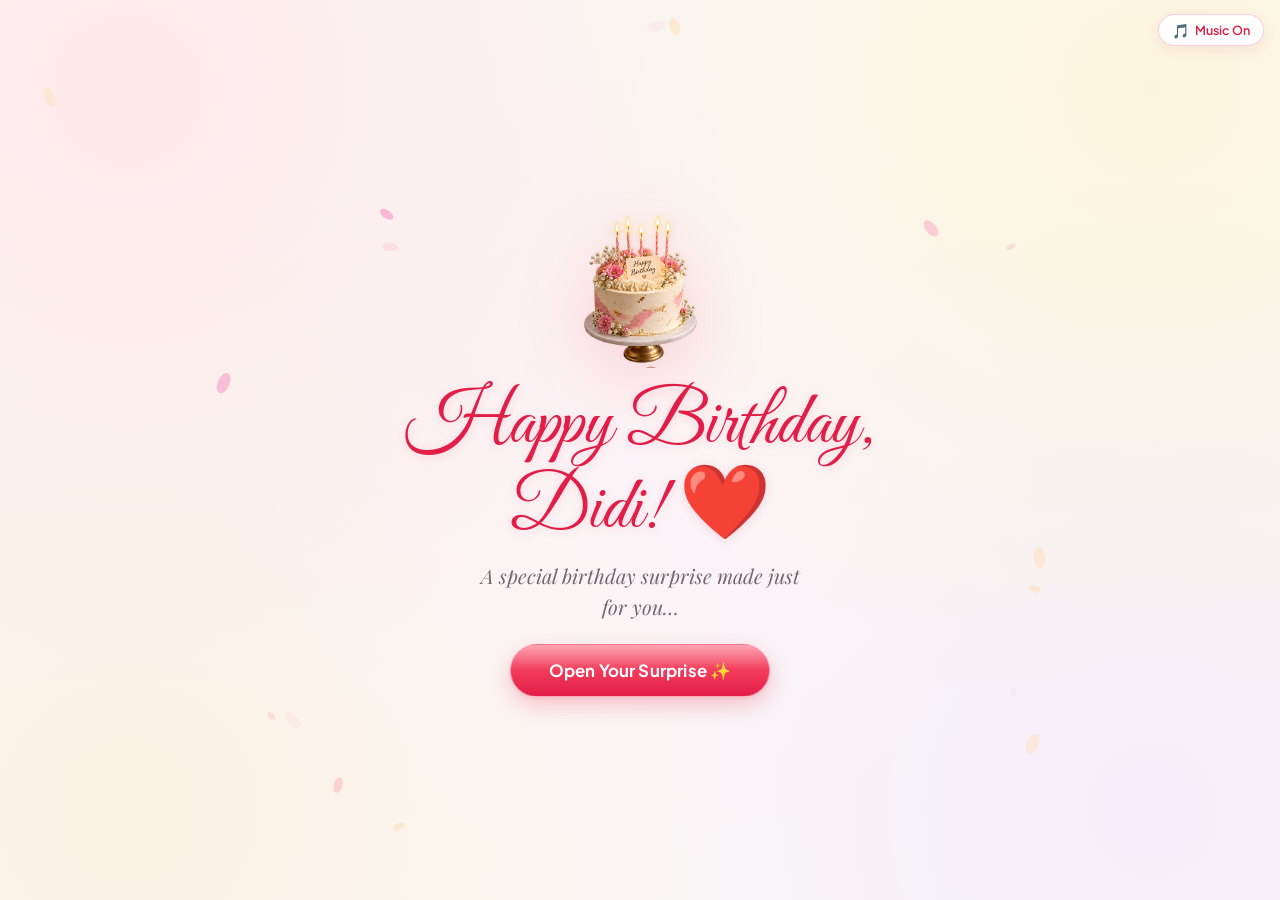
==== commit 5db2e66b: "update website" ====
--- a/index.html
+++ b/index.html
@@ -1,623 +1,200 @@
 <!DOCTYPE html>
-<html lang="bn">
+<html lang="en">
 <head>
-    <meta charset="UTF-8">
-    <meta name="viewport" content="width=device-width, initial-scale=1.0">
-    <title>সোনার বাংলা লাঞ্চবক্স | হোম-স্টাইল টিফিন সার্ভিস</title>
-    <link href="https://fonts.googleapis.com/css2?family=Noto+Sans+Bengali:wght@300;400;500;600;700;800&family=Poppins:wght@300;400;500;600;700;800&family=Playfair+Display:wght@700;800&display=swap" rel="stylesheet">
-    <link rel="stylesheet" href="https://cdnjs.cloudflare.com/ajax/libs/font-awesome/6.4.0/css/all.min.css">
-    <style>
-        * { margin: 0; padding: 0; box-sizing: border-box; }
-        :root {
-            --primary: #1a5c1a; --primary-dark: #0f3d0f; --secondary: #c75b00;
-            --accent: #e8a317; --cream: #fdf8f0; --light-green: #e8f5e0;
-            --light-yellow: #fff9c4;
-            --text: #2d2d2d; --text-light: #666;
-        }
-        body {
-            font-family: 'Noto Sans Bengali', 'Poppins', sans-serif;
-            background: var(--cream); color: var(--text); overflow-x: hidden;
-        }
-        .navbar {
-            position: fixed; top: 0; left: 0; right: 0; z-index: 9999;
-            background: rgba(255,249,196,0.95); backdrop-filter: blur(15px);
-            box-shadow: 0 2px 20px rgba(0,0,0,0.1); padding: 0.6rem 2rem;
-            transition: all 0.3s ease;
-        }
-        .navbar.scrolled { padding: 0.4rem 2rem; background: rgba(255,249,196,0.98); box-shadow: 0 4px 30px rgba(0,0,0,0.15); }
-        .nav-container { max-width: 1200px; margin: 0 auto; display: flex; align-items: center; justify-content: space-between; }
-        .nav-logo { display: flex; align-items: center; gap: 0.8rem; text-decoration: none; }
-        .nav-logo-icon { width: 45px; height: 45px; background: linear-gradient(135deg, var(--primary), #2d7a2d); border-radius: 12px; display: flex; align-items: center; justify-content: center; color: white; font-size: 1.3rem; box-shadow: 0 4px 15px rgba(26,92,26,0.3); }
-        .nav-logo-text { display: flex; flex-direction: column; }
-        .nav-logo-text .brand-name { font-family: 'Noto Sans Bengali', sans-serif; font-size: 1.1rem; font-weight: 700; color: var(--primary); line-height: 1.2; }
-        .nav-logo-text .brand-tag { font-size: 0.65rem; color: var(--secondary); font-weight: 600; letter-spacing: 1px; text-transform: uppercase; }
-        .nav-links { display: flex; align-items: center; gap: 2rem; list-style: none; }
-        .nav-links a { text-decoration: none; color: var(--text); font-weight: 500; font-size: 0.95rem; transition: color 0.3s ease; position: relative; font-family: 'Noto Sans Bengali', sans-serif; }
-        .nav-links a::after { content: ''; position: absolute; bottom: -4px; left: 0; width: 0; height: 2px; background: var(--primary); transition: width 0.3s ease; }
-        .nav-links a:hover { color: var(--primary); }
-        .nav-links a:hover::after { width: 100%; }
-        .nav-cta { display: flex; align-items: center; gap: 0.5rem; background: var(--primary); color: white; padding: 0.5rem 1.2rem; border-radius: 50px; text-decoration: none; font-weight: 600; font-size: 0.85rem; transition: all 0.3s ease; font-family: 'Noto Sans Bengali', sans-serif; }
-        .nav-cta:hover { background: var(--primary-dark); transform: translateY(-2px); box-shadow: 0 5px 15px rgba(26,92,26,0.3); }
-        .nav-toggle { display: none; background: none; border: none; font-size: 1.5rem; color: var(--primary); cursor: pointer; }
-        @media (max-width: 768px) {
-            .nav-links { display: none; position: absolute; top: 100%; left: 0; right: 0; background: var(--light-yellow); flex-direction: column; padding: 1.5rem; gap: 1.2rem; box-shadow: 0 10px 30px rgba(0,0,0,0.1); }
-            .nav-links.active { display: flex; }
-            .nav-toggle { display: block; }
-            .nav-cta { display: none; }
-        }
-        .hero { min-height: 100vh; background: linear-gradient(135deg, var(--primary) 0%, #2d7a2d 50%, var(--primary-dark) 100%); position: relative; display: flex; align-items: center; justify-content: center; overflow: hidden; padding-top: 80px; }
-        .hero::before { content: ''; position: absolute; top: 0; left: 0; right: 0; bottom: 0; background: url("data:image/svg+xml,%3Csvg width='60' height='60' viewBox='0 0 60 60' xmlns='http://www.w3.org/2000/svg'%3E%3Cg fill='none' fill-rule='evenodd'%3E%3Cg fill='%23ffffff' fill-opacity='0.03'%3E%3Cpath d='M36 34v-4h-2v4h-4v2h4v4h2v-4h4v-2h-4zm0-30V0h-2v4h-4v2h4v4h2V6h4V4h-4zM6 34v-4H4v4H0v2h4v4h2v-4h4v-2H6zM6 4V0H4v4H0v2h4v4h2V6h4V4H6z'/%3E%3C/g%3E%3C/g%3E%3C/svg%3E"); opacity: 0.5; }
-        .hero-content { text-align: center; z-index: 2; padding: 2rem; max-width: 900px; }
-        .hero-logo-main { width: 220px; height: 220px; margin: 0 auto 1.5rem; border-radius: 50%; overflow: hidden; border: 5px solid var(--accent); box-shadow: 0 20px 60px rgba(0,0,0,0.4); animation: float 3s ease-in-out infinite; background: var(--light-yellow); display: flex; align-items: center; justify-content: center; }
-        .hero-logo-main img { width: 100%; height: 100%; object-fit: cover; }
-        @keyframes float { 0%, 100% { transform: translateY(0); } 50% { transform: translateY(-15px); } }
-        .hero h1 { font-family: 'Playfair Display', serif; font-size: clamp(2.5rem, 6vw, 4.5rem); color: white; margin-bottom: 0.5rem; text-shadow: 2px 2px 4px rgba(0,0,0,0.2); }
-        .hero .subtitle { font-size: clamp(1.2rem, 3vw, 1.8rem); color: #a8e6a8; font-weight: 500; margin-bottom: 1rem; }
-        .hero .tagline { font-size: 1.3rem; color: rgba(255,255,255,0.95); font-style: italic; margin-bottom: 0.5rem; font-family: 'Noto Sans Bengali', sans-serif; }
-        .hero .tagline-en { font-size: 0.95rem; color: rgba(255,255,255,0.7); margin-bottom: 2rem; }
-        .badges { display: flex; gap: 1rem; justify-content: center; flex-wrap: wrap; margin-bottom: 2rem; }
-        .badge { background: rgba(255,255,255,0.15); backdrop-filter: blur(10px); border: 1px solid rgba(255,255,255,0.2); padding: 0.6rem 1.2rem; border-radius: 50px; color: white; font-size: 0.9rem; font-weight: 500; display: flex; align-items: center; gap: 0.5rem; }
-        .cta-btn { display: inline-flex; align-items: center; gap: 0.8rem; background: var(--accent); color: var(--primary-dark); padding: 1rem 2.5rem; border-radius: 50px; font-size: 1.1rem; font-weight: 700; text-decoration: none; box-shadow: 0 10px 30px rgba(0,0,0,0.3); transition: all 0.3s ease; border: none; cursor: pointer; }
-        .cta-btn:hover { transform: translateY(-3px); box-shadow: 0 15px 40px rgba(0,0,0,0.4); background: #ffd700; }
-        .scroll-down { position: absolute; bottom: 2rem; left: 50%; transform: translateX(-50%); color: white; font-size: 2rem; animation: bounce 2s infinite; cursor: pointer; }
-        @keyframes bounce { 0%, 20%, 50%, 80%, 100% { transform: translateX(-50%) translateY(0); } 40% { transform: translateX(-50%) translateY(-15px); } 60% { transform: translateX(-50%) translateY(-8px); } }
-        .features { padding: 5rem 2rem; background: var(--light-yellow); }
-        .container { max-width: 1200px; margin: 0 auto; }
-        .section-title { text-align: center; margin-bottom: 3rem; }
-        .section-title h2 { font-family: 'Playfair Display', serif; font-size: 2.5rem; color: var(--primary); margin-bottom: 0.5rem; }
-        .section-title p { color: var(--text-light); font-size: 1.1rem; }
-        .features-grid { display: grid; grid-template-columns: repeat(auto-fit, minmax(250px, 1fr)); gap: 2rem; }
-        .feature-card { background: var(--light-green); padding: 2rem; border-radius: 20px; text-align: center; transition: all 0.3s ease; border: 2px solid transparent; }
-        .feature-card:hover { transform: translateY(-5px); border-color: var(--primary); box-shadow: 0 15px 40px rgba(26,92,26,0.1); }
-        .feature-icon { width: 70px; height: 70px; background: var(--primary); border-radius: 50%; display: flex; align-items: center; justify-content: center; margin: 0 auto 1.2rem; color: white; font-size: 1.8rem; }
-        .feature-card h3 { font-size: 1.2rem; color: var(--primary-dark); margin-bottom: 0.5rem; }
-        .feature-card p { color: var(--text-light); font-size: 0.95rem; }
-        .menu-section { padding: 5rem 2rem; background: #ffead0; }
-        .menu-grid { display: grid; grid-template-columns: repeat(auto-fit, minmax(300px, 1fr)); gap: 2rem; }
-        .menu-card { background: #fffde7; border-radius: 24px; overflow: hidden; box-shadow: 0 10px 40px rgba(0,0,0,0.08); transition: all 0.4s ease; position: relative; cursor: pointer; }
-        .menu-card:hover { transform: translateY(-8px); box-shadow: 0 20px 60px rgba(0,0,0,0.15); }
-        .menu-card .click-hint { position: absolute; top: 50%; left: 50%; transform: translate(-50%, -50%); background: rgba(26,92,26,0.9); color: white; padding: 0.6rem 1.2rem; border-radius: 50px; font-size: 0.85rem; font-weight: 600; opacity: 0; transition: all 0.3s ease; z-index: 10; pointer-events: none; white-space: nowrap; }
-        .menu-card:hover .click-hint { opacity: 1; }
-        .menu-img { height: 220px; position: relative; background: linear-gradient(135deg, #f0f0f0, #e0e0e0); display: flex; align-items: center; justify-content: center; font-size: 4rem; overflow: hidden; }
-        .menu-img img { width: 100%; height: 100%; object-fit: cover; position: absolute; top: 0; left: 0; z-index: 1; transition: transform 0.5s ease; }
-        .menu-card:hover .menu-img img { transform: scale(1.1); }
-        .menu-img::after { content: ''; position: absolute; bottom: 0; left: 0; right: 0; height: 60px; background: linear-gradient(to top, white, transparent); z-index: 2; }
-        .day-badge { position: absolute; top: 1rem; left: 1rem; padding: 0.5rem 1.2rem; border-radius: 50px; font-weight: 700; font-size: 0.85rem; color: white; z-index: 3; }
-        .mon { background: var(--primary); } .tue { background: var(--accent); color: var(--primary-dark); } .wed { background: #e74c3c; } .thu { background: #2980b9; } .fri { background: #8e44ad; } .sat { background: #c0392b; }
-        .menu-info { padding: 1.5rem; }
-        .menu-info h3 { font-size: 1.4rem; color: var(--primary-dark); margin-bottom: 0.3rem; font-family: 'Playfair Display', serif; }
-        .menu-info .bengali-name { color: var(--secondary); font-size: 1.1rem; font-weight: 600; font-family: 'Noto Sans Bengali', sans-serif; }
-        .menu-info .desc { color: var(--text-light); font-size: 0.9rem; margin-top: 0.5rem; line-height: 1.5; }
-        .menu-tags { display: flex; gap: 0.5rem; margin-top: 1rem; flex-wrap: wrap; }
-        .tag { padding: 0.3rem 0.8rem; background: var(--light-green); color: var(--primary); border-radius: 20px; font-size: 0.75rem; font-weight: 600; }
-        .modal-overlay { position: fixed; top: 0; left: 0; right: 0; bottom: 0; background: rgba(0,0,0,0.7); backdrop-filter: blur(8px); z-index: 10000; display: none; align-items: center; justify-content: center; padding: 1rem; opacity: 0; transition: opacity 0.3s ease; }
-        .modal-overlay.active { display: flex; opacity: 1; }
-        .modal-content { background: var(--light-yellow); border-radius: 24px; max-width: 600px; width: 100%; max-height: 90vh; overflow-y: auto; position: relative; transform: scale(0.9) translateY(20px); transition: transform 0.3s ease; box-shadow: 0 30px 80px rgba(0,0,0,0.4); }
-        .modal-overlay.active .modal-content { transform: scale(1) translateY(0); }
-        .modal-header { position: relative; height: 220px; overflow: hidden; border-radius: 24px 24px 0 0; }
-        .modal-header img { width: 100%; height: 100%; object-fit: cover; }
-        .modal-header::after { content: ''; position: absolute; bottom: 0; left: 0; right: 0; height: 100px; background: linear-gradient(to top, white, transparent); }
-        .modal-close { position: absolute; top: 1rem; right: 1rem; width: 40px; height: 40px; background: rgba(255,249,196,0.9); border: none; border-radius: 50%; font-size: 1.2rem; color: var(--primary-dark); cursor: pointer; z-index: 10; display: flex; align-items: center; justify-content: center; transition: all 0.3s ease; }
-        .modal-close:hover { background: var(--light-yellow); transform: rotate(90deg); }
-        .modal-body { padding: 0 2rem 2rem; margin-top: -30px; position: relative; z-index: 2; }
-        .modal-title { font-family: 'Playfair Display', serif; font-size: 1.8rem; color: var(--primary-dark); margin-bottom: 0.2rem; }
-        .modal-bengali { color: var(--secondary); font-size: 1.2rem; font-weight: 600; font-family: 'Noto Sans Bengali', sans-serif; margin-bottom: 1rem; }
-        .modal-section { margin-bottom: 1.5rem; }
-        .modal-section-title { font-size: 1rem; font-weight: 700; color: var(--primary); margin-bottom: 0.8rem; display: flex; align-items: center; gap: 0.5rem; }
-        .ingredients-list { display: grid; grid-template-columns: repeat(auto-fit, minmax(240px, 1fr)); gap: 0.8rem; }
-        .ingredient-item { display: flex; align-items: center; gap: 0.8rem; padding: 0.6rem 1rem; background: var(--light-green); border-radius: 12px; font-size: 0.9rem; color: var(--text); box-shadow: 0 2px 8px rgba(0,0,0,0.05); transition: transform 0.2s ease; }
-        .ingredient-item:hover { transform: translateX(5px); background: #dff0d8; }
-        .ingredient-img { width: 35px; height: 35px; object-fit: contain; border-radius: 6px; background: white; padding: 2px; flex-shrink: 0; }
-        .nutrition-box { background: linear-gradient(135deg, var(--primary), var(--primary-dark)); color: white; padding: 1rem 1.5rem; border-radius: 16px; font-size: 0.95rem; }
-        .info-row { display: flex; align-items: center; gap: 0.8rem; padding: 0.6rem 0; border-bottom: 1px solid #eee; font-size: 0.95rem; }
-        .info-row:last-child { border-bottom: none; }
-        .info-row i { color: var(--accent); font-size: 1.1rem; width: 24px; }
-        .special-note { background: linear-gradient(135deg, #fff8e1, #ffecb3); border-left: 4px solid var(--accent); padding: 1rem 1.2rem; border-radius: 0 12px 12px 0; font-size: 0.95rem; color: var(--text); line-height: 1.6; }
-        .modal-cta { display: flex; gap: 1rem; margin-top: 1.5rem; }
-        .modal-cta a { flex: 1; display: flex; align-items: center; justify-content: center; gap: 0.5rem; padding: 0.9rem; border-radius: 12px; text-decoration: none; font-weight: 600; font-size: 0.95rem; transition: all 0.3s ease; }
-        .modal-cta .btn-whatsapp { background: #25D366; color: white; }
-        .modal-cta .btn-whatsapp:hover { background: #1da851; transform: translateY(-2px); }
-        .modal-cta .btn-call { background: var(--primary); color: white; }
-        .modal-cta .btn-call:hover { background: var(--primary-dark); transform: translateY(-2px); }
-        .pricing-section { padding: 5rem 2rem; background: linear-gradient(135deg, var(--primary-dark), var(--primary)); color: white; text-align: center; }
-        .pricing-section .section-title h2 { color: white; }
-        .pricing-section .section-title p { color: rgba(255,255,255,0.8); }
-        .price-highlight { display: inline-flex; align-items: baseline; gap: 0.5rem; background: rgba(255,255,255,0.1); backdrop-filter: blur(10px); padding: 1.5rem 3rem; border-radius: 20px; border: 2px solid var(--accent); margin-bottom: 2rem; }
-        .price-highlight .currency { font-size: 2rem; font-weight: 700; color: var(--accent); }
-        .price-highlight .amount { font-size: 4rem; font-weight: 800; color: white; line-height: 1; }
-        .price-highlight .period { font-size: 1.2rem; color: rgba(255,255,255,0.8); }
-        .plans-grid { display: grid; grid-template-columns: repeat(auto-fit, minmax(280px, 1fr)); gap: 2rem; max-width: 800px; margin: 2rem auto 0; }
-        .plan-card { background: rgba(255,255,255,0.1); backdrop-filter: blur(10px); border: 1px solid rgba(255,255,255,0.2); border-radius: 20px; padding: 2rem; transition: all 0.3s ease; cursor: pointer; }
-        .plan-card:hover { background: rgba(255,255,255,0.2); transform: translateY(-5px); }
-        .plan-card.featured { border: 2px solid var(--accent); position: relative; }
-        .plan-card.featured::before { content: 'জনপ্রিয়'; position: absolute; top: -12px; left: 50%; transform: translateX(-50%); background: var(--accent); color: var(--primary-dark); padding: 0.3rem 1.5rem; border-radius: 20px; font-size: 0.8rem; font-weight: 700; font-family: 'Noto Sans Bengali', sans-serif; }
-        .plan-card h3 { font-size: 1.5rem; margin-bottom: 0.5rem; }
-        .plan-card .plan-price { font-size: 2.5rem; font-weight: 800; color: var(--accent); margin-bottom: 1rem; }
-        .plan-card ul { list-style: none; text-align: left; margin: 1.5rem 0; }
-        .plan-card ul li { padding: 0.5rem 0; display: flex; align-items: center; gap: 0.5rem; font-size: 0.95rem; }
-        .plan-card ul li i { color: var(--accent); }
-        .why-us { padding: 5rem 2rem; background: var(--light-yellow); }
-        .benefits-grid { display: grid; grid-template-columns: repeat(auto-fit, minmax(200px, 1fr)); gap: 1.5rem; margin-top: 2rem; }
-        .benefit-item { display: flex; align-items: flex-start; gap: 1rem; padding: 1.5rem; background: var(--light-green); border-radius: 16px; }
-        .benefit-item i { font-size: 1.5rem; color: var(--primary); margin-top: 0.2rem; }
-        .benefit-item h4 { font-size: 1rem; color: var(--primary-dark); margin-bottom: 0.3rem; }
-        .benefit-item p { font-size: 0.85rem; color: var(--text-light); }
-        .contact-section { padding: 5rem 2rem 2rem; background: linear-gradient(135deg, var(--primary-dark), #0a2a0a); color: white; }
-        .contact-grid { display: grid; grid-template-columns: repeat(auto-fit, minmax(280px, 1fr)); gap: 3rem; max-width: 1100px; margin: 0 auto; }
-        .contact-block h3 { font-size: 1.3rem; margin-bottom: 1.5rem; color: var(--accent); display: flex; align-items: center; gap: 0.8rem; }
-        .contact-item { display: flex; align-items: center; gap: 1rem; margin-bottom: 1.2rem; padding: 1rem; background: rgba(255,255,255,0.05); border-radius: 12px; transition: all 0.3s ease; text-decoration: none; color: white; }
-        .contact-item:hover { background: rgba(255,255,255,0.1); transform: translateX(5px); }
-        .contact-item i { width: 40px; height: 40px; background: var(--primary); border-radius: 50%; display: flex; align-items: center; justify-content: center; font-size: 1rem; flex-shrink: 0; }
-        .contact-item .info h4 { font-size: 0.95rem; font-weight: 600; margin-bottom: 0.2rem; }
-        .contact-item .info p { font-size: 0.85rem; color: rgba(255,255,255,0.7); }
-        .social-links { display: flex; gap: 1rem; margin-top: 1.5rem; }
-        .social-links a { width: 45px; height: 45px; background: rgba(255,255,255,0.1); border-radius: 50%; display: flex; align-items: center; justify-content: center; color: white; font-size: 1.2rem; transition: all 0.3s ease; text-decoration: none; }
-        .social-links a:hover { background: var(--accent); color: var(--primary-dark); transform: translateY(-3px); }
-        .footer-bottom { text-align: center; padding: 2rem; margin-top: 3rem; border-top: 1px solid rgba(255,255,255,0.1); color: rgba(255,255,255,0.6); font-size: 0.9rem; }
-        .footer-bottom .heart { color: #e74c3c; animation: heartbeat 1.5s ease-in-out infinite; }
-        @keyframes heartbeat { 0%, 100% { transform: scale(1); } 50% { transform: scale(1.2); } }
-        .floating-cta { position: fixed; bottom: 2rem; right: 2rem; z-index: 1000; display: flex; flex-direction: column; gap: 0.8rem; }
-        .float-btn { width: 55px; height: 55px; border-radius: 50%; display: flex; align-items: center; justify-content: center; color: white; font-size: 1.5rem; box-shadow: 0 5px 20px rgba(0,0,0,0.3); transition: all 0.3s ease; text-decoration: none; border: none; cursor: pointer; }
-        .float-btn.whatsapp { background: #25D366; } .float-btn.call { background: #3498db; }
-        .float-btn:hover { transform: scale(1.1) rotate(5deg); }
-        @media (max-width: 768px) {
-            .hero h1 { font-size: 2.2rem; } .hero-logo-main { width: 160px; height: 160px; } .price-highlight .amount { font-size: 3rem; }
-            .floating-cta { bottom: 1rem; right: 1rem; } .float-btn { width: 50px; height: 50px; font-size: 1.3rem; }
-            .modal-content { margin: 0.5rem; } .modal-body { padding: 0 1.2rem 1.5rem; } .ingredients-list { grid-template-columns: 1fr; } .modal-cta { flex-direction: column; }
-        }
-        .fade-in { opacity: 0; transform: translateY(30px); transition: all 0.6s ease; }
-        .fade-in.visible { opacity: 1; transform: translateY(0); }
-        body.modal-open { overflow: hidden; }
-
-        /* Order Modal Specific Styles */
-        .order-modal-content { max-width: 400px !important; }
-        .order-modal-body { text-align: center; padding: 2rem !important; margin-top: 0 !important; }
-        .order-modal-title { margin-bottom: 0.5rem; font-family: 'Playfair Display', serif; color: var(--primary-dark); }
-        .order-modal-plan { font-size: 1.2rem; color: var(--secondary); font-weight: 600; margin-bottom: 1.5rem; }
-        .btn-order-whatsapp { background: #25D366; color: white; display: flex; align-items: center; justify-content: center; gap: 0.8rem; padding: 1.2rem; border-radius: 12px; text-decoration: none; font-weight: 700; transition: all 0.3s ease; margin-bottom: 1rem; }
-        .btn-order-whatsapp:hover { background: #1da851; transform: translateY(-3px); box-shadow: 0 5px 15px rgba(37,211,102,0.3); }
-        .btn-order-call { background: var(--primary); color: white; display: flex; align-items: center; justify-content: center; gap: 0.8rem; padding: 1.2rem; border-radius: 12px; text-decoration: none; font-weight: 700; transition: all 0.3s ease; }
-        .btn-order-call:hover { background: var(--primary-dark); transform: translateY(-3px); box-shadow: 0 5px 15px rgba(26,92,26,0.3); }
-    
-    </style>
-<base target="_blank">
-<base target="_blank">
+  <meta charset="UTF-8">
+  <meta name="viewport" content="width=device-width, initial-scale=1.0, maximum-scale=1.0, user-scalable=no, viewport-fit=cover">
+  <title>Happy Birthday, Didi! ❤️ | A Special Surprise</title>
+  <meta name="description" content="A magical interactive birthday surprise made specially for my elder sister.">
+  <meta name="theme-color" content="#fff0f4">
+
+  <!-- Typography: Calligraphy Heading + Soft Readable Serif + Modern Body -->
+  <link rel="preconnect" href="https://fonts.googleapis.com">
+  <link rel="preconnect" href="https://fonts.gstatic.com" crossorigin>
+  <link href="https://fonts.googleapis.com/css2?family=Caveat:wght@600;700&family=Great+Vibes&family=Playfair+Display:ital,wght@0,500;0,600;1,400;1,500&family=Plus+Jakarta+Sans:wght@400;500;600;700&display=swap" rel="stylesheet">
+
+  <!-- Stylesheet -->
+  <link rel="stylesheet" href="style.css">
 </head>
 <body>
-    <nav class="navbar" id="navbar">
-        <div class="nav-container">
-            <a href="#" class="nav-logo">
-                <div class="nav-logo-icon" style="padding: 0; overflow: hidden; background: transparent; box-shadow: none;">
-                    <img src="Sonar Bangla Lunchbox1.jpeg" alt="Sonar Bangla Logo" style="width: 100%; height: 100%; object-fit: cover; border-radius: 12px;">
-                </div>
-                <div class="nav-logo-text">
-                    <span class="brand-name">সোনার বাংলা</span>
-                    <span class="brand-tag">Lunchbox Delivery</span>
-                </div>
-            </a>
-            <ul class="nav-links" id="navLinks">
-                <li><a href="#features">বৈশিষ্ট্য</a></li>
-                <li><a href="#menu">মেনু</a></li>
-                <li><a href="#pricing">মূল্য</a></li>
-                <li><a href="#contact">যোগাযোগ</a></li>
-            </ul>
-            <a href="https://wa.me/919907846767" class="nav-cta" target="_blank"><i class="fab fa-whatsapp"></i> অর্ডার করুন</a>
-            <button class="nav-toggle" id="navToggle"><i class="fas fa-bars"></i></button>
-        </div>
-    </nav>
-    <section class="hero">
-        <div class="hero-content">
-            <div class="hero-logo-main"><img src="Sonar Bangla Lunchbox1.jpeg" alt="Sonar Bangla Lunchbox Logo"></div>
-            <h1>সোনার বাংলা</h1>
-            <p class="subtitle">লাঞ্চবক্স</p>
-            <p class="tagline">"ঘরের মতো ভালোবাসা ভরা খাবার"</p>
-            <p class="tagline-en">(Food filled with love, just like home)</p>
-            <div class="badges">
-                <div class="badge"><i class="fas fa-home"></i> ঘরের মতো</div>
-                <div class="badge"><i class="fas fa-leaf"></i> তাজা</div>
-                <div class="badge"><i class="fas fa-shield-halved"></i> পরিষ্কার</div>
+
+  <!-- Falling Flower Petals & Paper Confetti Canvas -->
+  <canvas id="celebration-canvas"></canvas>
+
+  <!-- Cinematic Scene Transition Curtain -->
+  <div class="cinematic-transition-curtain" id="cinematic-transition"></div>
+
+  <!-- Small Elegant Floating Music On/Off Control -->
+  <header class="top-nav-bar">
+    <button class="nav-pill-btn music-control-btn" id="music-control-btn" aria-label="Toggle background music">
+      <span class="music-icon" id="music-icon">🎵</span>
+      <span class="music-txt" id="music-txt">Music On</span>
+    </button>
+  </header>
+
+  <!-- Fullscreen Scene Viewport (100vw x 100dvh) -->
+  <div class="scene-viewport">
+
+    <!-- ====================================================================
+         SCENE 1: BIRTHDAY OPENING (birthday_cake.png)
+         ==================================================================== -->
+    <section class="scene-layer active" id="scene-1">
+      <div class="scene-natural-stage">
+        <div class="cake-png-wrapper">
+          <img src="assets/birthday_cake.png" alt="Birthday Cake" class="cake-png-img" />
+        </div>
+
+        <h1 class="calligraphy-title" id="opening-heading">Happy Birthday, Didi! ❤️</h1>
+        <p class="serif-subtitle" id="opening-subtitle">A special birthday surprise made just for you…</p>
+        
+        <button class="tactile-btn" id="btn-open-surprise">
+          <span>Open Your Surprise ✨</span>
+        </button>
+      </div>
+    </section>
+
+    <!-- ====================================================================
+         SCENE 2: POP THE BALLOON
+         ==================================================================== -->
+    <section class="scene-layer" id="scene-2">
+      <div class="scene-natural-stage">
+        <h2 class="serif-subtitle" id="balloon-prompt" style="font-size: 1.35rem; margin-bottom: 4px;">Let’s start the celebration… 🎈</h2>
+        <p style="font-size: 0.9rem; color: var(--text-muted); margin-bottom: 12px;" id="balloon-hint">Tap the balloon to pop it!</p>
+
+        <div class="balloon-stage" id="balloon-stage">
+          <svg class="balloon-svg-box" id="balloon-svg-box" viewBox="0 0 120 150" fill="none" xmlns="http://www.w3.org/2000/svg">
+            <defs>
+              <radialGradient id="balloonGrad" cx="35%" cy="35%" r="65%">
+                <stop offset="0%" stop-color="#ffffff" stop-opacity="0.9"/>
+                <stop offset="15%" stop-color="#fda4af"/>
+                <stop offset="60%" stop-color="#f43f5e"/>
+                <stop offset="100%" stop-color="#be123c"/>
+              </radialGradient>
+            </defs>
+            <path d="M60 10 C25 10 10 40 10 75 C10 115 50 135 60 140 C70 135 110 115 110 75 C110 40 95 10 60 10 Z" fill="url(#balloonGrad)"/>
+            <ellipse cx="40" cy="45" rx="14" ry="24" transform="rotate(-25 40 45)" fill="#ffffff" fill-opacity="0.5"/>
+            <polygon points="56,140 64,140 67,147 53,147" fill="#be123c"/>
+          </svg>
+          <div class="balloon-string-svg" id="balloon-string-svg"></div>
+          <div class="balloon-pop-burst" id="balloon-pop-burst">Yay! 🎉</div>
+        </div>
+      </div>
+    </section>
+
+    <!-- ====================================================================
+         SCENE 3: MAKE A WISH (birthday_cake.png & Candle)
+         ==================================================================== -->
+    <section class="scene-layer" id="scene-3">
+      <div class="scene-natural-stage">
+        <h2 class="serif-subtitle" id="cake-prompt" style="font-size: 1.4rem; margin-bottom: 4px;">Make a wish for Didi… ✨</h2>
+        <p style="font-size: 0.9rem; color: var(--text-muted); margin-bottom: 8px;" id="cake-hint">Tap the glowing candle to blow it out 🕯️</p>
+
+        <div class="cake-wish-stage" id="cake-wish-stage">
+          <div class="cake-wish-container">
+            <div class="candle-flame-real" id="candle-flame-real"></div>
+            <div class="candle-smoke-puff" id="candle-smoke-puff">💨</div>
+            <img src="assets/birthday_cake.png" alt="Birthday Cake" class="cake-wish-img" />
+          </div>
+        </div>
+
+        <div class="wish-reveal-box" id="wish-reveal-box">
+          <p class="serif-subtitle" id="wish-text" style="color: var(--color-primary); margin-bottom: 6px;">May all your silent prayers, biggest dreams, and quiet wishes come true this year. 🌟</p>
+          <button class="tactile-btn" id="btn-wish-next">
+            <span>Next Surprise 🌸 →</span>
+          </button>
+        </div>
+      </div>
+    </section>
+
+    <!-- ====================================================================
+         SCENE 4: FLOWER REVEAL (flower_bouquet.png)
+         ==================================================================== -->
+    <section class="scene-layer" id="scene-4">
+      <div class="scene-natural-stage">
+        <p class="serif-subtitle" id="bouquet-quote" style="font-size: 1.3rem; line-height: 1.6; margin-bottom: 14px;">
+          For the sister who makes life a little more beautiful. 🌸
+        </p>
+
+        <div class="bouquet-png-stage">
+          <img src="assets/flower_bouquet.png" alt="Flower Bouquet" class="bouquet-png-img" />
+        </div>
+
+        <button class="tactile-btn" id="btn-bouquet-next">
+          <span>I have something for you… 💌 →</span>
+        </button>
+      </div>
+    </section>
+
+    <!-- ====================================================================
+         SCENE 5: REALISTIC ENVELOPE OPENING (sealed -> opened)
+         ==================================================================== -->
+    <section class="scene-layer" id="scene-5">
+      <div class="scene-natural-stage">
+        <h2 class="serif-subtitle" id="envelope-prompt" style="font-size: 1.35rem; margin-bottom: 4px;">There’s something I wanted to tell you… 💌</h2>
+        <p style="font-size: 0.9rem; color: var(--text-muted); margin-bottom: 10px;" id="envelope-hint">Tap the envelope to open</p>
+
+        <!-- Dynamic Envelope Opening Stage -->
+        <div class="envelope-png-stage" id="envelope-png-stage">
+          <img src="assets/sealed_envelope.png" alt="Sealed Envelope" class="envelope-png-img envelope-sealed-png" id="envelope-sealed-img" />
+          <img src="assets/opened_envelope.png" alt="Opened Envelope" class="envelope-png-img envelope-opened-png" id="envelope-opened-img" />
+        </div>
+      </div>
+    </section>
+
+    <!-- ====================================================================
+         SCENE 6: PHYSICAL STATIONERY LETTER (TYPEWRITER REVEAL)
+         ==================================================================== -->
+    <section class="scene-layer" id="scene-6">
+      <div class="scene-natural-stage" style="max-height: 90dvh;">
+        <div class="stationery-letter-card" id="stationery-letter-card">
+          <img src="assets/letter_card.png" alt="Letter Accent" class="stationery-floral-accent" />
+          <h3 class="stationery-heading" id="stationery-heading">A little letter for my Didi 💗</h3>
+          
+          <div class="typewriter-content-box">
+            <span id="typewriter-text"></span><span class="typing-cursor" id="typing-cursor"></span>
+          </div>
+        </div>
+
+        <button class="tactile-btn" id="btn-letter-next" style="display: none;">
+          <span>One Last Thing 🎂 →</span>
+        </button>
+      </div>
+    </section>
+
+    <!-- ====================================================================
+         SCENE 7: FINAL BIRTHDAY SCENE (Sister's Photo in Elegant Frame)
+         ==================================================================== -->
+    <section class="scene-layer" id="scene-7">
+      <div class="scene-natural-stage final-stage-container">
+        
+        <!-- Elegant Premium Birthday Photo Frame -->
+        <div class="final-photo-frame-wrapper" id="photo-frame-wrapper">
+          <div class="final-photo-frame">
+            <div class="photo-matting">
+              <img src="assets/SISTER PHOTO.jpg" alt="Didi" class="sister-photo-img" id="sister-photo-img" />
             </div>
-            <a href="https://wa.me/919907846767" class="cta-btn" target="_blank"><i class="fab fa-whatsapp"></i> আজই আপনার টিফিন বুক করুন</a>
-        </div>
-        <div class="scroll-down" onclick="document.getElementById('features').scrollIntoView({behavior:'smooth'})"><i class="fas fa-chevron-down"></i></div>
-    </section>
-    <section class="features" id="features">
-        <div class="container">
-            <div class="section-title fade-in"><h2>কেন সোনার বাংলা?</h2><p>আমরা আপনার দৈনিক খাবারের চিন্তা দূর করি যত্ন সহকারে</p></div>
-            <div class="features-grid">
-                <div class="feature-card fade-in"><div class="feature-icon"><i class="fas fa-utensils"></i></div><h3>ঘরের স্বাদে রান্না</h3><p>আপনার মায়ের রান্নাঘরের মতোই ভালোবাসা দিয়ে তৈরি স্বাদের খাবার</p></div>
-                <div class="feature-card fade-in"><div class="feature-icon"><i class="fas fa-clock"></i></div><h3>সময় বাঁচান</h3><p>আর চিন্তা নেই কী রান্না করবেন। আমরা প্রতিদিন তাজা খাবার আপনার দরজায় পৌঁছে দিই</p></div>
-                <div class="feature-card fade-in"><div class="feature-icon"><i class="fas fa-child"></i></div><h3>বাচ্চাদের জন্য আদর্শ</h3><p>পুষ্টিকর, সুষম খাবার বিশেষভাবে স্কুলের বাচ্চাদের এবং কর্মজীবী মানুষের জন্য</p></div>
-                <div class="feature-card fade-in"><div class="feature-icon"><i class="fas fa-calendar-check"></i></div><h3>প্রতিদিন নতুন মেনু</h3><p>সপ্তাহের প্রতিটি দিন আলাদা মেনু। একঘেয়েমি নেই, শুধুই সুস্বাদু আনন্দ!</p></div>
-            </div>
-        </div>
-    </section>
-    <section class="menu-section" id="menu">
-        <div class="container">
-            <div class="section-title fade-in"><h2>সাপ্তাহিক মেনু</h2><p>তাজা ও সুস্বাদু খাবার, MONDAY TO SATURDAY | কার্ডে ক্লিক করে বিস্তারিত দেখুন!</p></div>
-            <div class="menu-grid">
-                <div class="menu-card fade-in" onclick="openModal('monday')">
-                    <div class="click-hint"><i class="fas fa-hand-pointer"></i> বিস্তারিত দেখুন</div>
-                    <div class="menu-img" style="background: linear-gradient(135deg, #e8f5e0, #d4edda);">
-                        <img src="https://kimi-web-img.moonshot.cn/img/www.indianhealthyrecipes.com/ddba47b59e62c39fce46f79b90b19645853c797b.jpg" alt="Egg Fried Rice">
-                        <div class="day-badge mon">MONDAY</div>
-                    </div>
-                    <div class="menu-info">
-                        <h3>Egg Fried Rice</h3><p class="bengali-name">এগ ফ্রাইড রাইস</p>
-                        <p class="desc">সুগন্ধি ভাত ডিম, তাজা সবজি এবং হালকা মসলা দিয়ে ভাজা - সপ্তাহের সেরা শুরু!</p>
-                        <div class="menu-tags"><span class="tag">🥚 ডিম</span><span class="tag">🍚 ভাত</span><span class="tag">🥕 সবজি</span></div>
-                    </div>
-                </div>
-                <div class="menu-card fade-in" onclick="openModal('tuesday')">
-                    <div class="click-hint"><i class="fas fa-hand-pointer"></i> বিস্তারিত দেখুন</div>
-                    <div class="menu-img" style="background: linear-gradient(135deg, #fff3e0, #ffe0b2);">
-                        <img src="https://kimi-web-img.moonshot.cn/img/www.indianhealthyrecipes.com/e4f3182e0199ff824e20f1821f3a3e43be7cb2b6.jpg" alt="Alu Paratha">
-                        <div class="day-badge tue">TUESDAY</div>
-                    </div>
-                    <div class="menu-info">
-                        <h3>Alu Paratha</h3><p class="bengali-name">আলু পরোটা</p>
-                        <p class="desc">নরম, তুলতুলে পরোটা মসলাদার আলুর পুরে ভরা, দই এবং আচার সহ পরিবেশিত</p>
-                        <div class="menu-tags"><span class="tag">🥔 আলু</span><span class="tag">🫓 রুটি</span><span class="tag">🥛 দই</span></div>
-                    </div>
-                </div>
-                <div class="menu-card fade-in" onclick="openModal('wednesday')">
-                    <div class="click-hint"><i class="fas fa-hand-pointer"></i> বিস্তারিত দেখুন</div>
-                    <div class="menu-img" style="background: linear-gradient(135deg, #fce4ec, #f8bbd0);">
-                        <img src="https://kimi-web-img.moonshot.cn/img/foodtrails25.com/8d9935d449c4086ad5ba40ab84f9e5157cc76ab6.jpg" alt="Fresh Fruit">
-                        <div class="day-badge wed">WEDNESDAY</div>
-                    </div>
-                    <div class="menu-info">
-                        <h3>Fresh Fruit</h3><p class="bengali-name">তাজা ফল</p>
-                        <p class="desc">মৌসুমি ফলের তাজা মিশ্রণ - কোনো মসলা বা চাট মসলা ছাড়াই, শুধুই প্রাকৃতিক সুস্বাদু ফল!</p>
-                        <div class="menu-tags"><span class="tag">🍎 ফল</span><span class="tag">🌿 স্বাস্থ্যকর</span><span class="tag">🍇 প্রাকৃতিক</span></div>
-                    </div>
-                </div>
-                <div class="menu-card fade-in" onclick="openModal('thursday')">
-                    <div class="click-hint"><i class="fas fa-hand-pointer"></i> বিস্তারিত দেখুন</div>
-                    <div class="menu-img" style="background: linear-gradient(135deg, #e3f2fd, #bbdefb);">
-                        <img src="https://kimi-web-img.moonshot.cn/img/myfoodstory.com/bfc707fad2b788e4ed7ad4d0138dd6c77aefe669.jpg" alt="Chicken Chowmein">
-                        <div class="day-badge thu">THURSDAY</div>
-                    </div>
-                    <div class="menu-info">
-                        <h3>Chicken Chowmein</h3><p class="bengali-name">চিকেন চাউমিন</p>
-                        <p class="desc">নরম মুরগির মাংস, কুচকুচে সবজি এবং সুস্বাদু সস দিয়ে ভাজা নুডলস</p>
-                        <div class="menu-tags"><span class="tag">🍗 মুরগি</span><span class="tag">🍜 নুডলস</span><span class="tag">🌶️ ঝাল</span></div>
-                    </div>
-                </div>
-                <div class="menu-card fade-in" onclick="openModal('friday')">
-                    <div class="click-hint"><i class="fas fa-hand-pointer"></i> বিস্তারিত দেখুন</div>
-                    <div class="menu-img" style="background: linear-gradient(135deg, #f3e5f5, #e1bee7);">
-                        <img src="https://kimi-web-img.moonshot.cn/img/www.tomatoblues.com/4b8b471efa5c3a9a01298d456719d655a09a57e6.jpg" alt="Veg Pulao">
-                        <div class="day-badge fri">FRIDAY</div>
-                    </div>
-                    <div class="menu-info">
-                        <h3>Veg Pulao</h3><p class="bengali-name">ভেজ পোলাও</p>
-                        <p class="desc">সুগন্ধি বাসমতি ভাত মিশ্র সবজি এবং গোটা মসলা দিয়ে রান্না, ভাজা পেঁয়াজ দিয়ে সাজানো</p>
-                        <div class="menu-tags"><span class="tag">🍚 ভাত</span><span class="tag">🥗 শাকসবজি</span><span class="tag">🌿 সুগন্ধি</span></div>
-                    </div>
-                </div>
-                <div class="menu-card fade-in" onclick="openModal('saturday')">
-                    <div class="click-hint"><i class="fas fa-hand-pointer"></i> বিস্তারিত দেখুন</div>
-                    <div class="menu-img" style="background: linear-gradient(135deg, #ffebee, #ffcdd2);">
-                        <img src="https://kimi-web-img.moonshot.cn/img/www.yellowblissroad.com/635fdee15849fece18cbcedab86df4ea2312c96d.jpg" alt="Pasta">
-                        <div class="day-badge sat">SATURDAY</div>
-                    </div>
-                    <div class="menu-info">
-                        <h3>Pasta</h3><p class="bengali-name">পাস্তা</p>
-                        <p class="desc">ক্রিমি পাস্তা সবজি এবং টমেটো-ভিত্তিক ঘন সসে, নরম এবং সুস্বাদু</p>
-                        <div class="menu-tags"><span class="tag">🍝 পাস্তা</span><span class="tag">🥕 সবজি</span><span class="tag">🧀 ক্রিমি</span></div>
-                    </div>
-                </div>
-            </div>
-        </div>
-    </section>
-    <div class="modal-overlay" id="foodModal" onclick="closeModal(event)">
-        <div class="modal-content" onclick="event.stopPropagation()">
-            <div class="modal-header"><img id="modalImg" src="" alt=""><button class="modal-close" onclick="closeModal()">&times;</button></div>
-            <div class="modal-body">
-                <h2 class="modal-title" id="modalTitle"></h2>
-                <p class="modal-bengali" id="modalBengali"></p>
-                <div class="modal-section"><div class="modal-section-title"><i class="fas fa-list-check"></i> উপকরণ (Ingredients)</div><div class="ingredients-list" id="modalIngredients"></div></div>
-                <div class="modal-section"><div class="modal-section-title"><i class="fas fa-chart-pie"></i> পুষ্টি তথ্য (Nutrition)</div><div class="nutrition-box" id="modalNutrition"></div></div>
-                <div class="modal-section"><div class="modal-section-title"><i class="fas fa-circle-info"></i> তথ্য (Details)</div><div class="info-row" id="modalPrepTime"></div><div class="info-row" id="modalServing"></div></div>
-                <div class="modal-section"><div class="special-note" id="modalSpecial"></div></div>
-                <div class="modal-cta">
-                    <a href="https://wa.me/919907846767" class="btn-whatsapp" target="_blank"><i class="fab fa-whatsapp"></i> WhatsApp-এ অর্ডার করুন</a>
-                    <a href="tel:+919907846767" class="btn-call"><i class="fas fa-phone"></i> কল করুন</a>
-                </div>
-            </div>
-        </div>
-    </div>
-
-    <!-- Order Options Modal -->
-    <div class="modal-overlay" id="orderModal" onclick="closeOrderModal(event)">
-        <div class="modal-content order-modal-content" onclick="event.stopPropagation()">
-            <div class="modal-body order-modal-body">
-                <button class="modal-close" onclick="closeOrderModal()">&times;</button>
-                <h2 class="order-modal-title">অর্ডার করুন</h2>
-                <p class="order-modal-plan" id="orderModalPlanName"></p>
-                <div style="margin-top: 2rem;">
-                    <a href="https://wa.me/919907846767" id="orderWhatsappBtn" class="btn-order-whatsapp" target="_blank" onclick="event.stopPropagation()">
-                        <i class="fab fa-whatsapp"></i> WhatsApp-এ অর্ডার করুন
-                    </a>
-                    <a href="tel:+919907846767" class="btn-order-call">
-                        <i class="fas fa-phone"></i> কল করুন
-                    </a>
-                </div>
-                <p style="margin-top: 1.5rem; font-size: 0.85rem; color: var(--text-light);">
-                    যেকোনো একটি অপশন বেছে নিন
-                </p>
-            </div>
-        </div>
-    </div>
-
-    <section class="pricing-section" id="pricing">
-        <div class="container">
-            <div class="section-title fade-in"><h2>সুলভ মূল্য</h2><p>পকেট-বান্ধব দামে ঘরের মতো খাবার</p></div>
-            <div class="price-highlight fade-in">
-                <span class="currency">₹</span><span class="amount">20</span><span class="period">মাত্র প্রতি দিন</span>
-            </div>
-            <p style="color: rgba(255,255,255,0.8); margin-bottom: 0.5rem; font-size: 1.2rem; font-family: 'Noto Sans Bengali', sans-serif;">বাড়ির চিন্তা কম, বাচ্চার পুষ্টি বেশি</p>
-            <p style="color: rgba(255,255,255,0.6); font-size: 0.9rem; margin-bottom: 2rem;">(Less worry, more savings for your child)</p>
-            <div class="plans-grid">
-                <div class="plan-card fade-in" onclick="openOrderModal('বেসিক প্ল্যান')">
-                    <h3>বেসিক প্ল্যান</h3><div class="plan-price">₹599</div><p style="color: rgba(255,255,255,0.7); font-size: 0.9rem;">প্রতি মাস</p>
-                    <ul><li><i class="fas fa-check"></i> প্রতিদিন তাজা টিফিন</li><li><i class="fas fa-check"></i> সোমবার থেকে শনিবার</li><li><i class="fas fa-check"></i> স্ট্যান্ডার্ড পরিমাণ</li></ul>
-                </div>
-                <div class="plan-card featured fade-in" onclick="openOrderModal('স্ট্যান্ডার্ড প্ল্যান')">
-                    <h3>স্ট্যান্ডার্ড প্ল্যান</h3><div class="plan-price">₹699</div><p style="color: rgba(255,255,255,0.7); font-size: 0.9rem;">প্রতি মাস</p>
-                    <ul><li><i class="fas fa-check"></i> প্রতিদিন তাজা টিফিন</li><li><i class="fas fa-check"></i> সোমবার থেকে শনিবার</li><li><i class="fas fa-check"></i> বেশি পরিমাণ</li><li><i class="fas fa-check"></i> বিশেষ সপ্তাহান্তে উপহার</li></ul>
-                </div>
-            </div>
-            <div style="margin-top: 3rem; display: flex; flex-wrap: wrap; justify-content: center; gap: 1.5rem;">
-                <div style="display: flex; align-items: center; gap: 0.5rem; color: rgba(255,255,255,0.9);"><i class="fas fa-check-circle" style="color: var(--accent);"></i><span>ঘরের মতো খাবার</span></div>
-                <div style="display: flex; align-items: center; gap: 0.5rem; color: rgba(255,255,255,0.9);"><i class="fas fa-check-circle" style="color: var(--accent);"></i><span>কোনো কৃত্রিম রং নেই</span></div>
-                <div style="display: flex; align-items: center; gap: 0.5rem; color: rgba(255,255,255,0.9);"><i class="fas fa-check-circle" style="color: var(--accent);"></i><span>পরিষ্কার প্যাকেজিং</span></div>
-                <div style="display: flex; align-items: center; gap: 0.5rem; color: rgba(255,255,255,0.9);"><i class="fas fa-check-circle" style="color: var(--accent);"></i><span>মাসিক প্ল্যানার সহ</span></div>
-            </div>
-        </div>
-    </section>
-    <section class="why-us">
-        <div class="container">
-            <div class="section-title fade-in"><h2>আমাদের প্রতিশ্রুতি</h2><p>আমরা আপনার বাচ্চার স্বাস্থ্য এবং আপনার মনের শান্তি নিয়ে চিন্তা করি</p></div>
-            <div class="benefits-grid">
-                <div class="benefit-item fade-in"><i class="fas fa-shield-halved"></i><div><h4>পরিচ্ছন্নতা প্রথম</h4><p>কঠোর পরিচ্ছন্নতা নিয়ম মেনে পরিষ্কার রান্নাঘরে রান্না করা হয়</p></div></div>
-                <div class="benefit-item fade-in"><i class="fas fa-motorcycle"></i><div><h4>দ্রুত ডেলিভারি</h4><p>আমাদের নিজস্ব ডেলিভারি টিম দিয়ে স্কুল বা বাড়িতে সময়মতো পৌঁছে দেওয়া হয়</p></div></div>
-                <div class="benefit-item fade-in"><i class="fas fa-heart-pulse"></i><div><h4>পুষ্টিকর ও সুষম</h4><p>প্রতিটি খাবারে কার্বোহাইড্রেট + প্রোটিন + ভিটামিন থাকে</p></div></div>
-                <div class="benefit-item fade-in"><i class="fas fa-calendar-days"></i><div><h4>সাপ্তাহিক মেনু প্ল্যান</h4><p>প্রতিদিন কী খাবার আসবে তা আগেই জানুন - কোনো অপ্রত্যাশিত কিছু নেই!</p></div></div>
-                <div class="benefit-item fade-in"><i class="fas fa-gift"></i><div><h4>বিশেষ সুবিধা</h4><p>স্কুল, কোচিং, কোচিং সেন্টার ও অফিসের জন্য বিশেষ সুবিধা</p></div></div>
-                <div class="benefit-item fade-in"><i class="fas fa-hand-holding-heart"></i><div><h4>ভালোবাসা দিয়ে তৈরি</h4><p>প্রতিটি খাবার যত্ন ও স্নেহ দিয়ে প্রস্তুত করা হয়</p></div></div>
-            </div>
-        </div>
-    </section>
-    <section class="contact-section" id="contact">
-        <div class="contact-grid">
-            <div class="contact-block">
-                <h3><i class="fas fa-phone"></i> যোগাযোগ করুন</h3>
-                <a href="tel:+919907846767" class="contact-item"><i class="fas fa-phone"></i><div class="info"><h4>Phone / WhatsApp</h4><p>+91 99078 46767</p></div></a>
-                <a href="https://wa.me/919907846767" class="contact-item" target="_blank"><i class="fab fa-whatsapp"></i><div class="info"><h4>WhatsApp Order</h4><p>Click to chat and book your order</p></div></a>
-            </div>
-            <div class="contact-block">
-                <h3><i class="fas fa-location-dot"></i> ঠিকানা</h3>
-                <a href="https://www.google.com/maps/search/?api=1&query=Nagar,+Khargram,+Murshidabad,+West+Bengal,+India+742159" class="contact-item" target="_blank"><i class="fas fa-map-marker-alt"></i><div class="info"><h4>Address</h4><p> Nager, Khargram<br>Murshidabad, West Bengal<br>India - 742159</p></div></a>
-                <div class="contact-item" style="cursor: default;"><i class="fas fa-motorcycle"></i><div class="info"><h4>Delivery Area</h4><p> Nager, Khargram and surrounding areas</p></div></div>
-            </div>
-            <div class="contact-block">
-                <h3><i class="fas fa-share-nodes"></i> আমাদের অনুসরণ করুন</h3>
-                <p style="color: rgba(255,255,255,0.7); margin-bottom: 1rem; font-size: 0.95rem;">দৈনিক মেনু এবং বিশেষ অফারের আপডেট পেতে!</p>
-                <div class="social-links">
-                    <a href="https://www.instagram.com/sonarbanglalunchbox.in/" target="_blank" title="Instagram"><i class="fab fa-instagram"></i></a>
-                    <a href="https://wa.me/919907846767" target="_blank" title="WhatsApp"><i class="fab fa-whatsapp"></i></a>
-                    <a href="tel:+919907846767" title="Call Us"><i class="fas fa-phone"></i></a>
-                </div>
-            </div>
-        </div>
-        <div class="footer-bottom">
-            <p>Made with Love <span class="heart">❤️</span> Sonar Bangla Lunchbox</p>
-            <p style="margin-top: 0.5rem; font-size: 0.85rem;">Home made delicious food.</p>
-            <p style="margin-top: 1rem; color: rgba(255,255,255,0.4); font-size: 0.8rem;">© 2026 Sonar Bangla Lunchbox. All rights reserved.</p>
-        </div>
-    </section>
-    <div class="floating-cta">
-        <a href="https://wa.me/919907846767" class="float-btn whatsapp" target="_blank" title="হোয়াটসঅ্যাপে অর্ডার করুন"><i class="fab fa-whatsapp"></i></a>
-        <a href="tel:+919907846767" class="float-btn call" title="এখনই কল করুন"><i class="fas fa-phone"></i></a>
-    </div>
-    <script>
-        const ingredientImages = {
-            "Basmati Rice": "https://www.themealdb.com/images/ingredients/Rice.png",
-            "Eggs": "https://www.themealdb.com/images/ingredients/Egg.png",
-            "Carrots": "https://www.themealdb.com/images/ingredients/Carrot.png",
-            "French Beans": "https://www.themealdb.com/images/ingredients/Green%20Beans.png",
-            "Sweet Corn": "https://img.spoonacular.com/ingredients_100x100/corn.png",
-            "Onions": "https://www.themealdb.com/images/ingredients/Onion.png",
-            "Garlic": "https://www.themealdb.com/images/ingredients/Garlic.png",
-            "Soybean Oil": "https://www.themealdb.com/images/ingredients/Vegetable%20Oil.png",
-            "Coriander Leaves": "https://www.themealdb.com/images/ingredients/Coriander.png",
-            "Light Spices": "https://www.themealdb.com/images/ingredients/garam_masala.png",
-            "Wheat Flour": "https://www.themealdb.com/images/ingredients/Flour.png",
-            "Boiled Potatoes": "https://www.themealdb.com/images/ingredients/Potatoes.png",
-            "Green Chilies": "https://www.themealdb.com/images/ingredients/Green%20Chili.png",
-            "Cumin Powder": "https://www.themealdb.com/images/ingredients/Cumin.png",
-            "Garam Masala": "https://img.spoonacular.com/ingredients_100x100/garam-masala.jpg",
-            "Ghee / Oil": "https://www.themealdb.com/images/ingredients/Ghee.png",
-            "Ghee": "https://www.themealdb.com/images/ingredients/ghee.png",
-            "Salt": "https://www.themealdb.com/images/ingredients/Salt.png",
-            "Curd": "https://img.spoonacular.com/ingredients_100x100/plain-yogurt.jpg",
-            "Pickle": "https://www.themealdb.com/images/ingredients/Dill%20Pickles.png",
-            "Apple": "https://www.themealdb.com/images/ingredients/Apple.png",
-            "Banana": "https://www.themealdb.com/images/ingredients/Banana.png",
-            "Grapes": "https://img.spoonacular.com/ingredients_100x100/red-grapes.jpg",
-            "Orange": "https://www.themealdb.com/images/ingredients/Orange.png",
-            "Mango": "https://www.themealdb.com/images/ingredients/Mango.png",
-            "Watermelon": "https://img.spoonacular.com/ingredients_100x100/watermelon.png",
-            "Pear": "https://img.spoonacular.com/ingredients_100x100/pear.jpg",
-            "Strawberry": "https://img.spoonacular.com/ingredients_100x100/strawberries.png",
-            "Lemon": "https://www.themealdb.com/images/ingredients/Lemon.png",
-            "Mint Leaves": "https://www.themealdb.com/images/ingredients/Mint.png",
-            "Noodles": "https://www.themealdb.com/images/ingredients/udon_noodles.png",
-            "Chicken Breast": "https://www.themealdb.com/images/ingredients/Chicken.png",
-            "Cabbage": "https://www.themealdb.com/images/ingredients/Cabbage.png",
-            "Capsicum": "https://www.themealdb.com/images/ingredients/green_pepper.png",
-            "Soy Sauce": "https://www.themealdb.com/images/ingredients/Soy%20Sauce.png",
-            "Tomato Sauce": "https://www.themealdb.com/images/ingredients/Tomato%20Sauce.png",
-            "Green Peas": "https://www.themealdb.com/images/ingredients/Peas.png",
-            "Bay Leaves": "https://www.themealdb.com/images/ingredients/Bay%20Leaf.png",
-            "Cinnamon": "https://www.themealdb.com/images/ingredients/Cinnamon.png",
-            "Cardamom": "https://www.themealdb.com/images/ingredients/Cardamom.png",
-            "Cloves": "https://www.themealdb.com/images/ingredients/Cloves.png",
-            "Turmeric": "https://www.themealdb.com/images/ingredients/Turmeric.png",
-            "Fried Onions": "https://img.spoonacular.com/ingredients_100x100/fried-onions.jpg",
-            "Pasta": "https://www.themealdb.com/images/ingredients/penne_rigate.png",
-            "Fresh Tomatoes": "https://www.themealdb.com/images/ingredients/Tomato.png",
-            "Cheese": "https://www.themealdb.com/images/ingredients/Cheese.png",
-            "Fresh Cream": "https://www.themealdb.com/images/ingredients/heavy_cream.png",
-            "Oregano": "https://img.spoonacular.com/ingredients_100x100/oregano.jpg",
-            "Chili Flakes": "https://img.spoonacular.com/ingredients_100x100/chili-flakes.jpg",
-            "Salt & Pepper": "https://img.spoonacular.com/ingredients_100x100/salt-and-pepper.jpg"
-        };
-
-        const menuData = {
-            monday: {
-                title: "Egg Fried Rice",
-                bengali: "এগ ফ্রাইড রাইস",
-                img: "https://kimi-web-img.moonshot.cn/img/www.indianhealthyrecipes.com/ddba47b59e62c39fce46f79b90b19645853c797b.jpg",
-                ingredients: ["বাসমতি ভাত (Basmati Rice)","ডিম (Eggs)","গাজর (Carrots)","বরবটি (French Beans)","সুইট কর্ন (Sweet Corn)","পেঁয়াজ (Onions)","রসুন (Garlic)","সয়াবিন তেল (Soybean Oil)","ধনেপাতা (Coriander Leaves)","হালকা মশলা (Light Spices)"],
-                nutrition: "ক্যালরি: ~450 | প্রোটিন: 18g | কার্ব: 55g | ফ্যাট: 15g",
-                prepTime: "তৈরির সময়: 30 মিনিট",
-                serving: "পরিবেশন: গরম গরম, দই বা আচার সহ",
-                special: "✨ বিশেষত্ব: সপ্তাহের শুরুতে এনার্জি দেওয়ার জন্য পুষ্টিকর ডিম ও সবজি দিয়ে তৈরি। কোনো কৃত্রিম রং বা মোনোসোডিয়াম গ্লুটামেট (MSG) ব্যবহার করা হয় না।"
-            },
-            tuesday: {
-                title: "Alu Paratha",
-                bengali: "আলু পরোটা",
-                img: "https://kimi-web-img.moonshot.cn/img/www.indianhealthyrecipes.com/e4f3182e0199ff824e20f1821f3a3e43be7cb2b6.jpg",
-                ingredients: ["গমের আটা (Wheat Flour)","সিদ্ধ আলু (Boiled Potatoes)","ধনেপাতা (Coriander Leaves)","কাঁচা লঙ্কা (Green Chilies)","জিরে গুঁড়ো (Cumin Powder)","গরম মশলা (Garam Masala)","ঘি / তেল (Ghee / Oil)","লবণ (Salt)","দই (Curd - সহ)","আচার (Pickle - সহ)"],
-                nutrition: "ক্যালরি: ~400 | প্রোটিন: 10g | কার্ব: 60g | ফ্যাট: 14g",
-                prepTime: "তৈরির সময়: 45 মিনিট",
-                serving: "পরিবেশন: গরম গরম, দই ও আচার সহ",
-                special: "✨ বিশেষত্ব: মায়ের হাতের মতো নরম, তুলতুলে পরোটা। মসলাদার আলুর পুরে ভর্তি, ঘি দিয়ে ভাজা। দই ও আচার সহ পরিবেশিত।"
-            },
-            wednesday: {
-                title: "Fresh Fruit",
-                bengali: "তাজা ফল",
-                img: "https://kimi-web-img.moonshot.cn/img/foodtrails25.com/8d9935d449c4086ad5ba40ab84f9e5157cc76ab6.jpg",
-                ingredients: ["আপেল (Apple)","কলা (Banana)","আঙুর (Grapes)","কমলালেবু (Orange)","আম (Mango - ঋতু অনুযায়ী)","তরমুজ (Watermelon - ঋতু অনুযায়ী)","নাশপাতি (Pear)","স্ট্রবেরি (Strawberry - ঋতু অনুযায়ী)","লেবু (Lemon - স্বাদের জন্য)","পুদিনা পাতা (Mint Leaves - সাজানোর জন্য)"],
-                nutrition: "ক্যালরি: ~200 | প্রোটিন: 2g | কার্ব: 50g | ফ্যাট: 0g | ভিটামিন C: প্রচুর",
-                prepTime: "তৈরির সময়: 15 মিনিট",
-                serving: "পরিবেশন: ঠান্ডা, পরিষ্কার কাটা",
-                special: "✨ বিশেষত্ব: মাঝ সপ্তাহে হালকা ও স্বাস্থ্যকর। কোনো মসলা বা চাট মসলা ছাড়াই শুধুই প্রাকৃতিক সুস্বাদু ফল। ঋতু অনুযায়ী মৌসুমি ফল পরিবেশিত হয়।"
-            },
-            thursday: {
-                title: "Chicken Chowmein",
-                bengali: "চিকেন চাউমিন",
-                img: "https://kimi-web-img.moonshot.cn/img/myfoodstory.com/bfc707fad2b788e4ed7ad4d0138dd6c77aefe669.jpg",
-                ingredients: ["নুডলস (Noodles)","মুরগির মাংস (Chicken Breast)","বাঁধাকপি (Cabbage)","গাজর (Carrots)","ক্যাপসিকাম (Capsicum)","পেঁয়াজ (Onions)","রসুন (Garlic)","সয়া সস (Soy Sauce)","টোমেটো সস (Tomato Sauce)","হালকা মশলা (Light Spices)","ধনেপাতা (Coriander Leaves - সাজানোর জন্য)"],
-                nutrition: "ক্যালরি: ~480 | প্রোটিন: 25g | কার্ব: 50g | ফ্যাট: 18g",
-                prepTime: "তৈরির সময়: 35 মিনিট",
-                serving: "পরিবেশন: গরম গরম, টমেটো সস সহ",
-                special: "✨ বিশেষত্ব: নরম মুরগির মাংস ও কুচকুচে সবজি দিয়ে তৈরি। ঝাল স্বাদে প্রিয়। কোনো কৃত্রিম রং ব্যবহার করা হয় না।"
-            },
-            friday: {
-                title: "Veg Pulao",
-                bengali: "ভেজ পোলাও",
-                img: "https://kimi-web-img.moonshot.cn/img/www.tomatoblues.com/4b8b471efa5c3a9a01298d456719d655a09a57e6.jpg",
-                ingredients: ["বাসমতি ভাত (Basmati Rice)","গাজর (Carrots)","বরবটি (French Beans)","মটরশুটি (Green Peas)","পেঁয়াজ (Onions)","রসুন (Garlic)","তেজপাতা (Bay Leaves)","দারচিনি (Cinnamon)","এলাচ (Cardamom)","লবঙ্গ (Cloves)","ঘি (Ghee)"," লবণ (Salt)","ভাজা পেঁয়াজ (Fried Onions - সাজানোর জন্য)"],
-                nutrition: "ক্যালরি: ~420 | প্রোটিন: 10g | কার্ব: 65g | ফ্যাট: 12g",
-                prepTime: "তৈরির সময়: 40 মিনিট",
-                serving: "পরিবেশন: গরম গরম, রাইতা বা দই সহ",
-                special: "✨ বিশেষত্ব: গোটা মসলা ও ঘি দিয়ে সুগন্ধি বাসমতি ভাতে রান্না। ভাজা পেঁয়াজ দিয়ে সাজানো। সপ্তাহান্তের বিশেষ আয়োজন!"
-            },
-            saturday: {
-                title: "Pasta",
-                bengali: "পাস্তা",
-                img: "https://kimi-web-img.moonshot.cn/img/www.yellowblissroad.com/635fdee15849fece18cbcedab86df4ea2312c96d.jpg",
-                ingredients: ["পাস্তা (Pasta)","টমেটো (Fresh Tomatoes)","পেঁয়াজ (Onions)","রসুন (Garlic)","গাজর (Carrots)","ক্যাপসিকাম (Capsicum)","টমেটো সস (Tomato Sauce)","চিজ (Cheese - স্প্রিংকল)","ক্রিম (Fresh Cream)","ওরেগানো (Oregano)","চিলি ফ্লেকস (Chili Flakes)","লবণ ও মরিচ (Salt & Pepper)"],
-                nutrition: "ক্যালরি: ~460 | প্রোটিন: 16g | কার্ব: 58g | ফ্যাট: 18g",
-                prepTime: "তৈরির সময়: 30 মিনিট",
-                serving: "পরিবেশন: গরম গরম, চিজ স্প্রিংকল সহ",
-                special: "✨ বিশেষত্ব: সপ্তাহের শেষ দিনের বিশেষ আয়োজন। ক্রিমি টমেটো-ভিত্তিক সসে নরম পাস্তা। চিজ স্প্রিংকল ও ওরেগানো দিয়ে সাজানো। বাচ্চাদের বিশেষ পছন্দ!"
-            }
-        };
-
-        function openModal(day) {
-            const data = menuData[day];
-            if (!data) return;
-            document.getElementById('modalImg').src = data.img;
-            document.getElementById('modalTitle').textContent = data.title;
-            document.getElementById('modalBengali').textContent = data.bengali;
-            
-            const ingredientsHTML = data.ingredients.map(ingredient => {
-                const enNameMatch = ingredient.match(/\((.*?)\)/);
-                const enName = enNameMatch ? enNameMatch[1].split(' - ')[0] : "";
-                const imgUrl = ingredientImages[enName] || "https://img.icons8.com/color/48/000000/ingredients.png";
-                return `
-                    <div class="ingredient-item">
-                        <img src="${imgUrl}" alt="${enName}" class="ingredient-img" onerror="this.src='https://img.icons8.com/color/48/000000/ingredients.png'">
-                        <span>${ingredient}</span>
-                    </div>
-                `;
-            }).join('');
-            
-            document.getElementById('modalIngredients').innerHTML = ingredientsHTML;
-            document.getElementById('modalNutrition').textContent = data.nutrition;
-            document.getElementById('modalPrepTime').innerHTML = '<i class="fas fa-clock"></i><span>' + data.prepTime + '</span>';
-            document.getElementById('modalServing').innerHTML = '<i class="fas fa-utensils"></i><span>' + data.serving + '</span>';
-            document.getElementById('modalSpecial').textContent = data.special;
-            document.getElementById('foodModal').classList.add('active');
-            document.body.classList.add('modal-open');
-        }
-
-        function closeModal(e) {
-            if (e && e.target !== document.getElementById('foodModal') && e.target !== document.querySelector('.modal-close')) return;
-            document.getElementById('foodModal').classList.remove('active');
-            document.body.classList.remove('modal-open');
-        }
-
-        function openOrderModal(planName) {
-            document.getElementById('orderModalPlanName').textContent = planName;
-            const message = encodeURIComponent(`নমস্কার, আমি সোনার বাংলা লাঞ্চবক্সের "${planName}" সাবস্ক্রাইব করতে চাই। অনুগ্রহ করে আমাকে বিস্তারিত জানাবেন।`);
-            document.getElementById('orderWhatsappBtn').href = `https://wa.me/919907846767?text=${message}`;
-            document.getElementById('orderModal').classList.add('active');
-            document.body.classList.add('modal-open');
-        }
-
-        function closeOrderModal(e) {
-            const modal = document.getElementById('orderModal');
-            if (e && e.target !== modal && !e.target.closest('.modal-close')) return;
-            modal.classList.remove('active');
-            document.body.classList.remove('modal-open');
-        }
-
-        document.addEventListener('keydown', function(e) {
-            if (e.key === 'Escape') {
-                closeModal();
-                closeOrderModal();
-            }
-        });
-        const navbar = document.getElementById('navbar');
-        window.addEventListener('scroll', () => {
-            if (window.scrollY > 50) navbar.classList.add('scrolled');
-            else navbar.classList.remove('scrolled');
-        });
-
-        const navToggle = document.getElementById('navToggle');
-        const navLinks = document.getElementById('navLinks');
-        navToggle.addEventListener('click', () => navLinks.classList.toggle('active'));
-        document.querySelectorAll('.nav-links a').forEach(link => link.addEventListener('click', () => navLinks.classList.remove('active')));
-
-        const observerOptions = { threshold: 0.1, rootMargin: '0px 0px -50px 0px' };
-        const observer = new IntersectionObserver((entries) => {
-            entries.forEach(entry => { if (entry.isIntersecting) entry.target.classList.add('visible'); });
-        }, observerOptions);
-        document.querySelectorAll('.fade-in').forEach(el => observer.observe(el));
-
-        document.querySelectorAll('a[href^="#"]:not([href="#"])').forEach(anchor => {
-            anchor.addEventListener('click', function(e) {
-                e.preventDefault();
-                const target = document.querySelector(this.getAttribute('href'));
-                if (target) target.scrollIntoView({ behavior: 'smooth' });
-            });
-        });
-    </script>
+            <!-- Delicate aesthetic corner decorations -->
+            <span class="frame-corner-decor frame-decor-tl">🌸</span>
+            <span class="frame-corner-decor frame-decor-br">✨</span>
+          </div>
+        </div>
+
+        <h2 class="calligraphy-title final-heading-reveal" id="final-heading">Happy Birthday, Didi! ❤️</h2>
+        <p class="serif-subtitle final-message-reveal" id="final-message">
+          Thank you for always being there. I’m truly lucky to have you as my sister.
+        </p>
+        <div class="final-signature" id="final-signature">Made with ❤️ by your brother</div>
+
+        <button class="tactile-btn" id="btn-replay">
+          <span>↺ Replay Surprise</span>
+        </button>
+      </div>
+    </section>
+
+  </div>
+
+  <!-- Core Scripts -->
+  <script src="config.js"></script>
+  <script src="audio.js"></script>
+  <script src="script.js"></script>
 </body>
-</html>+</html>
--- a/style.css
+++ b/style.css
@@ -0,0 +1,723 @@
+/* ==========================================================================
+   🎂 REALISTIC INTERACTIVE BIRTHDAY SURPRISE — STYLING
+   Full-screen Scene-by-Scene Architecture (100vw x 100dvh)
+   Zero Scrolling • No Card Boxes • Typewritten Stationery Letter
+   ========================================================================== */
+
+:root {
+  --bg-cream: #faf7f5;
+  --bg-blush: #fff1f5;
+  --bg-paper: #fffdfa;
+  
+  --color-primary: #e11d48;
+  --color-rose: #f43f5e;
+  --color-pink-soft: #fda4af;
+  --color-peach: #fb923c;
+  --color-lavender: #c084fc;
+  --color-gold: #f59e0b;
+  
+  --text-main: #2b2228;
+  --text-muted: #756670;
+  --border-soft: rgba(244, 114, 182, 0.25);
+  
+  /* Tactile Shadow Tokens */
+  --shadow-btn: 0 8px 20px rgba(244, 63, 94, 0.28), 0 2px 4px rgba(0, 0, 0, 0.06);
+  --shadow-btn-active: 0 3px 8px rgba(244, 63, 94, 0.35);
+  --shadow-paper: 0 20px 50px rgba(225, 29, 72, 0.09), 0 4px 12px rgba(0, 0, 0, 0.04);
+  --shadow-asset: 0 16px 36px rgba(244, 63, 94, 0.2);
+  
+  --font-calligraphy: 'Great Vibes', cursive;
+  --font-handwriting: 'Caveat', cursive, sans-serif;
+  --font-serif: 'Playfair Display', Georgia, serif;
+  --font-body: 'Plus Jakarta Sans', -apple-system, BlinkMacSystemFont, "Segoe UI", Roboto, sans-serif;
+  --font-heading: 'Outfit', sans-serif;
+
+  --radius-sm: 14px;
+  --radius-md: 22px;
+  --radius-lg: 32px;
+  --radius-full: 9999px;
+  
+  --transition-fast: 0.25s cubic-bezier(0.16, 1, 0.3, 1);
+  --transition-smooth: 0.6s cubic-bezier(0.16, 1, 0.3, 1);
+}
+
+*, *::before, *::after {
+  box-sizing: border-box;
+  margin: 0;
+  padding: 0;
+  -webkit-tap-highlight-color: transparent;
+}
+
+/* STRICT ZERO-SCROLL VIEWPORT FIXATION */
+html, body {
+  width: 100vw;
+  height: 100dvh;
+  min-height: 100%;
+  overflow: hidden;
+  position: fixed;
+  top: 0;
+  left: 0;
+  touch-action: manipulation;
+  user-select: none;
+  -webkit-user-select: none;
+  background-color: var(--bg-cream);
+  background-image: 
+    radial-gradient(circle at 10% 10%, rgba(255, 228, 230, 0.7) 0%, transparent 45%),
+    radial-gradient(circle at 90% 10%, rgba(254, 243, 199, 0.5) 0%, transparent 45%),
+    radial-gradient(circle at 50% 50%, rgba(253, 242, 248, 0.8) 0%, transparent 55%),
+    radial-gradient(circle at 90% 90%, rgba(243, 232, 255, 0.6) 0%, transparent 45%),
+    radial-gradient(circle at 10% 90%, rgba(255, 237, 213, 0.5) 0%, transparent 45%);
+  color: var(--text-main);
+  font-family: var(--font-body);
+  -webkit-font-smoothing: antialiased;
+}
+
+/* Celebration Canvas Overlay */
+#celebration-canvas {
+  position: fixed;
+  top: 0;
+  left: 0;
+  width: 100vw;
+  height: 100dvh;
+  z-index: 100;
+  pointer-events: none;
+}
+
+/* Cinematic Scene Transition Curtain */
+.cinematic-transition-curtain {
+  position: fixed;
+  top: 0;
+  left: 0;
+  width: 100vw;
+  height: 100dvh;
+  z-index: 90;
+  pointer-events: none;
+  opacity: 0;
+  backdrop-filter: blur(0px);
+  -webkit-backdrop-filter: blur(0px);
+  background: radial-gradient(circle at center, rgba(255, 240, 245, 0.95), rgba(255, 228, 235, 0.98));
+  transition: opacity 0.5s ease;
+}
+
+.cinematic-transition-curtain.wiping {
+  opacity: 1;
+  pointer-events: auto;
+  backdrop-filter: blur(16px);
+  -webkit-backdrop-filter: blur(16px);
+}
+
+/* Small Elegant Floating Music Control */
+.top-nav-bar {
+  position: fixed;
+  top: 14px;
+  right: 16px;
+  z-index: 85;
+  pointer-events: none;
+}
+
+.music-control-btn {
+  pointer-events: auto;
+  background: rgba(255, 255, 255, 0.88);
+  backdrop-filter: blur(12px);
+  -webkit-backdrop-filter: blur(12px);
+  border: 1px solid rgba(244, 114, 182, 0.35);
+  color: var(--color-primary);
+  padding: 6px 13px;
+  border-radius: var(--radius-full);
+  font-family: var(--font-body);
+  font-size: 0.78rem;
+  font-weight: 600;
+  cursor: pointer;
+  box-shadow: 0 4px 14px rgba(225, 29, 72, 0.08);
+  display: flex;
+  align-items: center;
+  gap: 5px;
+  transition: all 0.25s ease;
+  user-select: none;
+}
+
+.music-control-btn:active {
+  transform: scale(0.93);
+}
+
+.music-control-btn.muted {
+  color: var(--text-muted);
+  border-color: rgba(0, 0, 0, 0.1);
+  background: rgba(255, 255, 255, 0.75);
+  opacity: 0.8;
+}
+
+.music-control-btn .music-icon {
+  font-size: 0.88rem;
+  display: inline-block;
+  transition: transform 0.25s ease;
+}
+
+.music-control-btn:not(.muted) .music-icon {
+  animation: musicNoteWiggle 2.5s ease-in-out infinite;
+}
+
+@keyframes musicNoteWiggle {
+  0%, 100% { transform: rotate(0deg) scale(1); }
+  25% { transform: rotate(-8deg) scale(1.1); }
+  75% { transform: rotate(8deg) scale(1.1); }
+}
+
+/* ==========================================================================
+   SCENE VIEWPORT & NATURAL FULL-SCREEN STAGES (NO CARD BOXES)
+   ========================================================================== */
+.scene-viewport {
+  width: 100vw;
+  height: 100dvh;
+  position: relative;
+  overflow: hidden;
+}
+
+.scene-layer {
+  position: absolute;
+  top: 0;
+  left: 0;
+  width: 100vw;
+  height: 100dvh;
+  display: none;
+  justify-content: center;
+  align-items: center;
+  padding: 40px 20px 30px;
+  opacity: 0;
+  transform: scale(0.94);
+  transition: opacity 0.6s cubic-bezier(0.16, 1, 0.3, 1), transform 0.6s cubic-bezier(0.16, 1, 0.3, 1);
+  will-change: opacity, transform;
+}
+
+.scene-layer.active {
+  display: flex;
+  opacity: 1;
+  transform: scale(1);
+}
+
+/* Natural Scene Flow (Objects Float Directly on Full-Screen Background) */
+.scene-natural-stage {
+  width: 100%;
+  max-width: 480px;
+  display: flex;
+  flex-direction: column;
+  align-items: center;
+  text-align: center;
+  position: relative;
+}
+
+/* TACTILE REALISTIC BUTTONS */
+.tactile-btn {
+  display: inline-flex;
+  align-items: center;
+  justify-content: center;
+  gap: 8px;
+  background: linear-gradient(180deg, #fb7185 0%, #f43f5e 45%, #e11d48 100%);
+  color: #ffffff;
+  border: 1px solid rgba(255, 255, 255, 0.4);
+  border-radius: var(--radius-full);
+  padding: 15px 38px;
+  font-family: var(--font-body);
+  font-size: 1.05rem;
+  font-weight: 700;
+  letter-spacing: 0.01em;
+  cursor: pointer;
+  box-shadow: var(--shadow-btn);
+  transition: transform 0.15s ease, box-shadow 0.15s ease, filter 0.15s ease;
+  position: relative;
+  overflow: hidden;
+  margin-top: 22px;
+}
+
+.tactile-btn::before {
+  content: '';
+  position: absolute;
+  top: 0;
+  left: 0;
+  right: 0;
+  height: 50%;
+  background: linear-gradient(180deg, rgba(255, 255, 255, 0.35) 0%, rgba(255, 255, 255, 0) 100%);
+  border-radius: var(--radius-full) var(--radius-full) 0 0;
+  pointer-events: none;
+}
+
+.tactile-btn:active {
+  transform: scale(0.95) translateY(2px);
+  box-shadow: var(--shadow-btn-active);
+  filter: brightness(0.96);
+}
+
+/* ==========================================================================
+   SCENE 1: OPENING BIRTHDAY (birthday_cake.png)
+   ========================================================================== */
+.cake-png-wrapper {
+  margin-bottom: 16px;
+  position: relative;
+  display: flex;
+  justify-content: center;
+  align-items: center;
+}
+
+.cake-png-img {
+  width: 155px;
+  height: 155px;
+  max-width: 100%;
+  object-fit: contain;
+  filter: drop-shadow(var(--shadow-asset));
+  animation: floatCake 4s ease-in-out infinite alternate;
+}
+
+@keyframes floatCake {
+  0% { transform: translateY(0); }
+  100% { transform: translateY(-8px); }
+}
+
+.calligraphy-title {
+  font-family: var(--font-calligraphy);
+  font-size: clamp(3.2rem, 8vw, 4.6rem);
+  font-weight: 400;
+  color: var(--color-primary);
+  line-height: 1.15;
+  margin-bottom: 6px;
+  text-shadow: 0 2px 10px rgba(244, 63, 94, 0.15);
+}
+
+.serif-subtitle {
+  font-family: var(--font-serif);
+  font-size: clamp(1rem, 2.8vw, 1.25rem);
+  font-style: italic;
+  color: var(--text-muted);
+  line-height: 1.55;
+  max-width: 340px;
+}
+
+/* ==========================================================================
+   SCENE 2: REALISTIC 3D GLOSSY BALLOON
+   ========================================================================== */
+.balloon-stage {
+  display: flex;
+  flex-direction: column;
+  align-items: center;
+  cursor: pointer;
+  margin: 18px auto 12px;
+  position: relative;
+  user-select: none;
+}
+
+.balloon-svg-box {
+  width: 120px;
+  height: 155px;
+  filter: drop-shadow(0 18px 30px rgba(244, 63, 94, 0.32));
+  animation: swayBalloon 3.5s ease-in-out infinite alternate;
+  transition: transform 0.2s cubic-bezier(0.16, 1, 0.3, 1);
+}
+
+.balloon-stage:active .balloon-svg-box {
+  transform: scale(0.92);
+}
+
+@keyframes swayBalloon {
+  0% { transform: translateY(0) rotate(-3deg); }
+  100% { transform: translateY(-14px) rotate(3deg); }
+}
+
+.balloon-string-svg {
+  width: 2px;
+  height: 55px;
+  background: linear-gradient(180deg, rgba(0, 0, 0, 0.25), rgba(0, 0, 0, 0.05));
+  margin-top: 4px;
+}
+
+.balloon-pop-burst {
+  display: none;
+  font-family: var(--font-calligraphy);
+  font-size: 3rem;
+  color: var(--color-primary);
+  animation: popScale 0.4s cubic-bezier(0.16, 1, 0.3, 1) forwards;
+}
+
+@keyframes popScale {
+  0% { transform: scale(0.3); opacity: 0; }
+  100% { transform: scale(1); opacity: 1; }
+}
+
+/* ==========================================================================
+   SCENE 3: MAKE A WISH (birthday_cake.png & interactive candle)
+   ========================================================================== */
+.cake-wish-stage {
+  margin: 12px auto 16px;
+  cursor: pointer;
+  position: relative;
+  display: flex;
+  flex-direction: column;
+  align-items: center;
+}
+
+.cake-wish-container {
+  width: 165px;
+  height: 165px;
+  position: relative;
+  display: flex;
+  justify-content: center;
+  align-items: center;
+}
+
+.cake-wish-img {
+  width: 100%;
+  height: 100%;
+  object-fit: contain;
+  filter: drop-shadow(var(--shadow-asset));
+}
+
+.candle-flame-real {
+  position: absolute;
+  top: 14px;
+  left: 50%;
+  transform: translateX(-50%);
+  width: 16px;
+  height: 26px;
+  background: radial-gradient(ellipse at center bottom, #ffffff 10%, #fef08a 40%, #f97316 85%, transparent 100%);
+  border-radius: 50% 50% 20% 20%;
+  box-shadow: 0 0 20px rgba(251, 191, 36, 1), 0 0 35px rgba(249, 115, 22, 0.7);
+  animation: candleRealFlicker 1.4s infinite alternate ease-in-out;
+  transition: opacity 0.4s, transform 0.4s;
+  pointer-events: none;
+  z-index: 10;
+}
+
+@keyframes candleRealFlicker {
+  0% { transform: translateX(-50%) scale(1) rotate(-2deg); }
+  50% { transform: translateX(-50%) scale(1.08, 0.95) rotate(1deg); }
+  100% { transform: translateX(-50%) scale(0.96, 1.05) rotate(-1deg); }
+}
+
+.candle-flame-real.blown-out {
+  opacity: 0;
+  transform: translateX(-50%) scale(0.1);
+}
+
+.candle-smoke-puff {
+  position: absolute;
+  top: -4px;
+  left: 50%;
+  transform: translateX(-50%);
+  width: 20px;
+  height: 20px;
+  opacity: 0;
+  pointer-events: none;
+  font-size: 1.3rem;
+  z-index: 10;
+}
+
+.candle-smoke-puff.show {
+  animation: smokeRise 1.2s ease-out forwards;
+}
+
+@keyframes smokeRise {
+  0% { opacity: 0.8; transform: translateX(-50%) scale(0.4); }
+  100% { opacity: 0; transform: translateX(-60%) translateY(-35px) scale(1.6); }
+}
+
+.wish-reveal-box {
+  display: none;
+  opacity: 0;
+  transition: opacity 0.6s ease;
+  margin-top: 8px;
+}
+
+.wish-reveal-box.active {
+  display: block;
+  opacity: 1;
+}
+
+/* ==========================================================================
+   SCENE 4: FLOWER REVEAL (flower_bouquet.png)
+   ========================================================================== */
+.bouquet-png-stage {
+  margin: 14px auto 16px;
+  position: relative;
+  display: flex;
+  justify-content: center;
+  align-items: center;
+}
+
+.bouquet-png-img {
+  width: 170px;
+  height: 170px;
+  max-width: 100%;
+  object-fit: contain;
+  filter: drop-shadow(var(--shadow-asset));
+  animation: bouquetBloom 3.5s infinite ease-in-out alternate;
+}
+
+@keyframes bouquetBloom {
+  0% { transform: scale(1) rotate(-3deg); }
+  100% { transform: scale(1.08) rotate(3deg); }
+}
+
+/* ==========================================================================
+   SCENE 5: ENVELOPE OPENING (sealed_envelope.png & opened_envelope.png)
+   ========================================================================== */
+.envelope-png-stage {
+  width: 220px;
+  height: 165px;
+  position: relative;
+  cursor: pointer;
+  margin: 20px auto 16px;
+  display: flex;
+  justify-content: center;
+  align-items: center;
+}
+
+.envelope-png-img {
+  width: 100%;
+  height: 100%;
+  object-fit: contain;
+  filter: drop-shadow(var(--shadow-asset));
+  transition: opacity 0.5s ease, transform 0.5s cubic-bezier(0.16, 1, 0.3, 1);
+  position: absolute;
+  top: 0;
+  left: 0;
+}
+
+.envelope-png-stage:active .envelope-png-img {
+  transform: scale(0.95);
+}
+
+.envelope-opened-png {
+  opacity: 0;
+  pointer-events: none;
+}
+
+.envelope-png-stage.opened .envelope-sealed-png {
+  opacity: 0;
+  transform: scale(0.9);
+}
+
+.envelope-png-stage.opened .envelope-opened-png {
+  opacity: 1;
+  transform: scale(1.05);
+}
+
+/* ==========================================================================
+   SCENE 6: PHYSICAL STATIONERY LETTER & TYPEWRITER REVEAL
+   ========================================================================== */
+.stationery-letter-card {
+  position: relative;
+  width: 100%;
+  max-width: 440px;
+  background: var(--bg-paper);
+  border-radius: var(--radius-md);
+  padding: 32px 24px;
+  border: 1px solid rgba(244, 114, 182, 0.28);
+  box-shadow: var(--shadow-paper);
+  text-align: left;
+  max-height: 68dvh;
+  overflow-y: auto;
+  -webkit-overflow-scrolling: touch;
+}
+
+.stationery-floral-accent {
+  position: absolute;
+  top: 10px;
+  right: 10px;
+  width: 52px;
+  height: 52px;
+  object-fit: contain;
+  opacity: 0.85;
+  pointer-events: none;
+}
+
+.stationery-heading {
+  font-family: var(--font-calligraphy);
+  font-size: 2.6rem;
+  color: var(--color-primary);
+  line-height: 1.1;
+  margin-bottom: 16px;
+}
+
+/* Typewritten message box */
+.typewriter-content-box {
+  font-family: var(--font-serif);
+  font-size: clamp(1rem, 2.8vw, 1.12rem);
+  color: var(--text-main);
+  line-height: 1.8;
+  white-space: pre-wrap;
+  word-wrap: break-word;
+}
+
+/* Blinking Writing Cursor */
+.typing-cursor {
+  display: inline-block;
+  width: 2px;
+  height: 1.15em;
+  background-color: var(--color-rose);
+  vertical-align: -0.15em;
+  margin-left: 2px;
+  animation: blinkCursor 0.75s infinite ease-in-out;
+}
+
+@keyframes blinkCursor {
+  0%, 100% { opacity: 1; }
+  50% { opacity: 0; }
+}
+
+/* ==========================================================================
+   SCENE 7: FINAL BIRTHDAY SCENE (ELEGANT PHOTO FRAME)
+   ========================================================================== */
+.final-stage-container {
+  display: flex;
+  flex-direction: column;
+  align-items: center;
+  justify-content: center;
+}
+
+/* Photo Frame Container & Reveal Animation */
+.final-photo-frame-wrapper {
+  margin-bottom: 14px;
+  position: relative;
+  display: flex;
+  justify-content: center;
+  align-items: center;
+  perspective: 1000px;
+}
+
+.final-photo-frame {
+  position: relative;
+  background: #ffffff;
+  padding: 8px 8px 12px;
+  border-radius: 16px;
+  border: 1px solid rgba(244, 114, 182, 0.35);
+  box-shadow: 
+    0 16px 36px rgba(225, 29, 72, 0.12),
+    0 4px 12px rgba(0, 0, 0, 0.04),
+    inset 0 1px 2px rgba(255, 255, 255, 0.9);
+  transition: transform 0.4s ease;
+  opacity: 0;
+  transform: scale(0.95);
+}
+
+/* Triggered when Scene 7 becomes active */
+.scene-layer.active .final-photo-frame {
+  animation: photoFrameReveal 1.2s cubic-bezier(0.16, 1, 0.3, 1) 0.15s forwards;
+}
+
+@keyframes photoFrameReveal {
+  0% {
+    opacity: 0;
+    transform: scale(0.95) translateY(10px);
+    box-shadow: 0 4px 12px rgba(225, 29, 72, 0.04);
+  }
+  50% {
+    box-shadow: 0 20px 45px rgba(225, 29, 72, 0.18), 0 0 25px rgba(253, 164, 175, 0.35);
+  }
+  100% {
+    opacity: 1;
+    transform: scale(1) translateY(0);
+    box-shadow: 0 16px 36px rgba(225, 29, 72, 0.12), 0 4px 12px rgba(0, 0, 0, 0.04);
+  }
+}
+
+/* Inner Matting / Printed Photo Border */
+.photo-matting {
+  border-radius: 10px;
+  overflow: hidden;
+  position: relative;
+  background: #fdfaf7;
+  box-shadow: inset 0 0 0 1px rgba(0, 0, 0, 0.06);
+  display: flex;
+  justify-content: center;
+  align-items: center;
+}
+
+/* Sister Photo: Preserves natural aspect ratio & ensures clear face visibility */
+.sister-photo-img {
+  width: min(65vw, 210px);
+  height: min(78vw, 255px);
+  max-height: 38dvh;
+  object-fit: cover;
+  object-position: center 15%;
+  display: block;
+  border-radius: 6px;
+  pointer-events: none;
+}
+
+/* Subtle delicate floral corner accents */
+.frame-corner-decor {
+  position: absolute;
+  font-size: 1.15rem;
+  pointer-events: none;
+  filter: drop-shadow(0 2px 5px rgba(0, 0, 0, 0.12));
+  z-index: 5;
+  animation: gentleFloralPulse 3s ease-in-out infinite alternate;
+}
+
+.frame-decor-tl {
+  top: -8px;
+  left: -8px;
+}
+
+.frame-decor-br {
+  bottom: -6px;
+  right: -6px;
+}
+
+@keyframes gentleFloralPulse {
+  0% { transform: scale(1) rotate(0deg); }
+  100% { transform: scale(1.1) rotate(6deg); }
+}
+
+/* Delayed smooth reveals for heading and text */
+.final-heading-reveal {
+  opacity: 0;
+  transform: translateY(8px);
+}
+
+.scene-layer.active .final-heading-reveal {
+  animation: finalFadeIn 0.8s cubic-bezier(0.16, 1, 0.3, 1) 0.5s forwards;
+}
+
+.final-message-reveal {
+  opacity: 0;
+  transform: translateY(8px);
+  margin-bottom: 6px;
+}
+
+.scene-layer.active .final-message-reveal {
+  animation: finalFadeIn 0.8s cubic-bezier(0.16, 1, 0.3, 1) 0.75s forwards;
+}
+
+@keyframes finalFadeIn {
+  0% {
+    opacity: 0;
+    transform: translateY(8px);
+  }
+  100% {
+    opacity: 1;
+    transform: translateY(0);
+  }
+}
+
+.final-signature {
+  font-family: var(--font-calligraphy);
+  font-size: 2.1rem;
+  color: var(--color-rose);
+  margin-top: 4px;
+  margin-bottom: 12px;
+  opacity: 0;
+}
+
+.scene-layer.active .final-signature {
+  animation: finalFadeIn 0.8s cubic-bezier(0.16, 1, 0.3, 1) 0.95s forwards;
+}
+
+/* Responsive polish for smaller mobile screens */
+@media (max-width: 380px) {
+  .cake-png-img { width: 130px; height: 130px; }
+  .stationery-letter-card { padding: 24px 18px; }
+  .typewriter-content-box { font-size: 0.95rem; line-height: 1.65; }
+  .sister-photo-img { width: 185px; height: 220px; }
+  .calligraphy-title { font-size: 2.8rem; }
+  .serif-subtitle { font-size: 0.95rem; }
+  .tactile-btn { padding: 12px 26px; font-size: 0.95rem; }
+}
